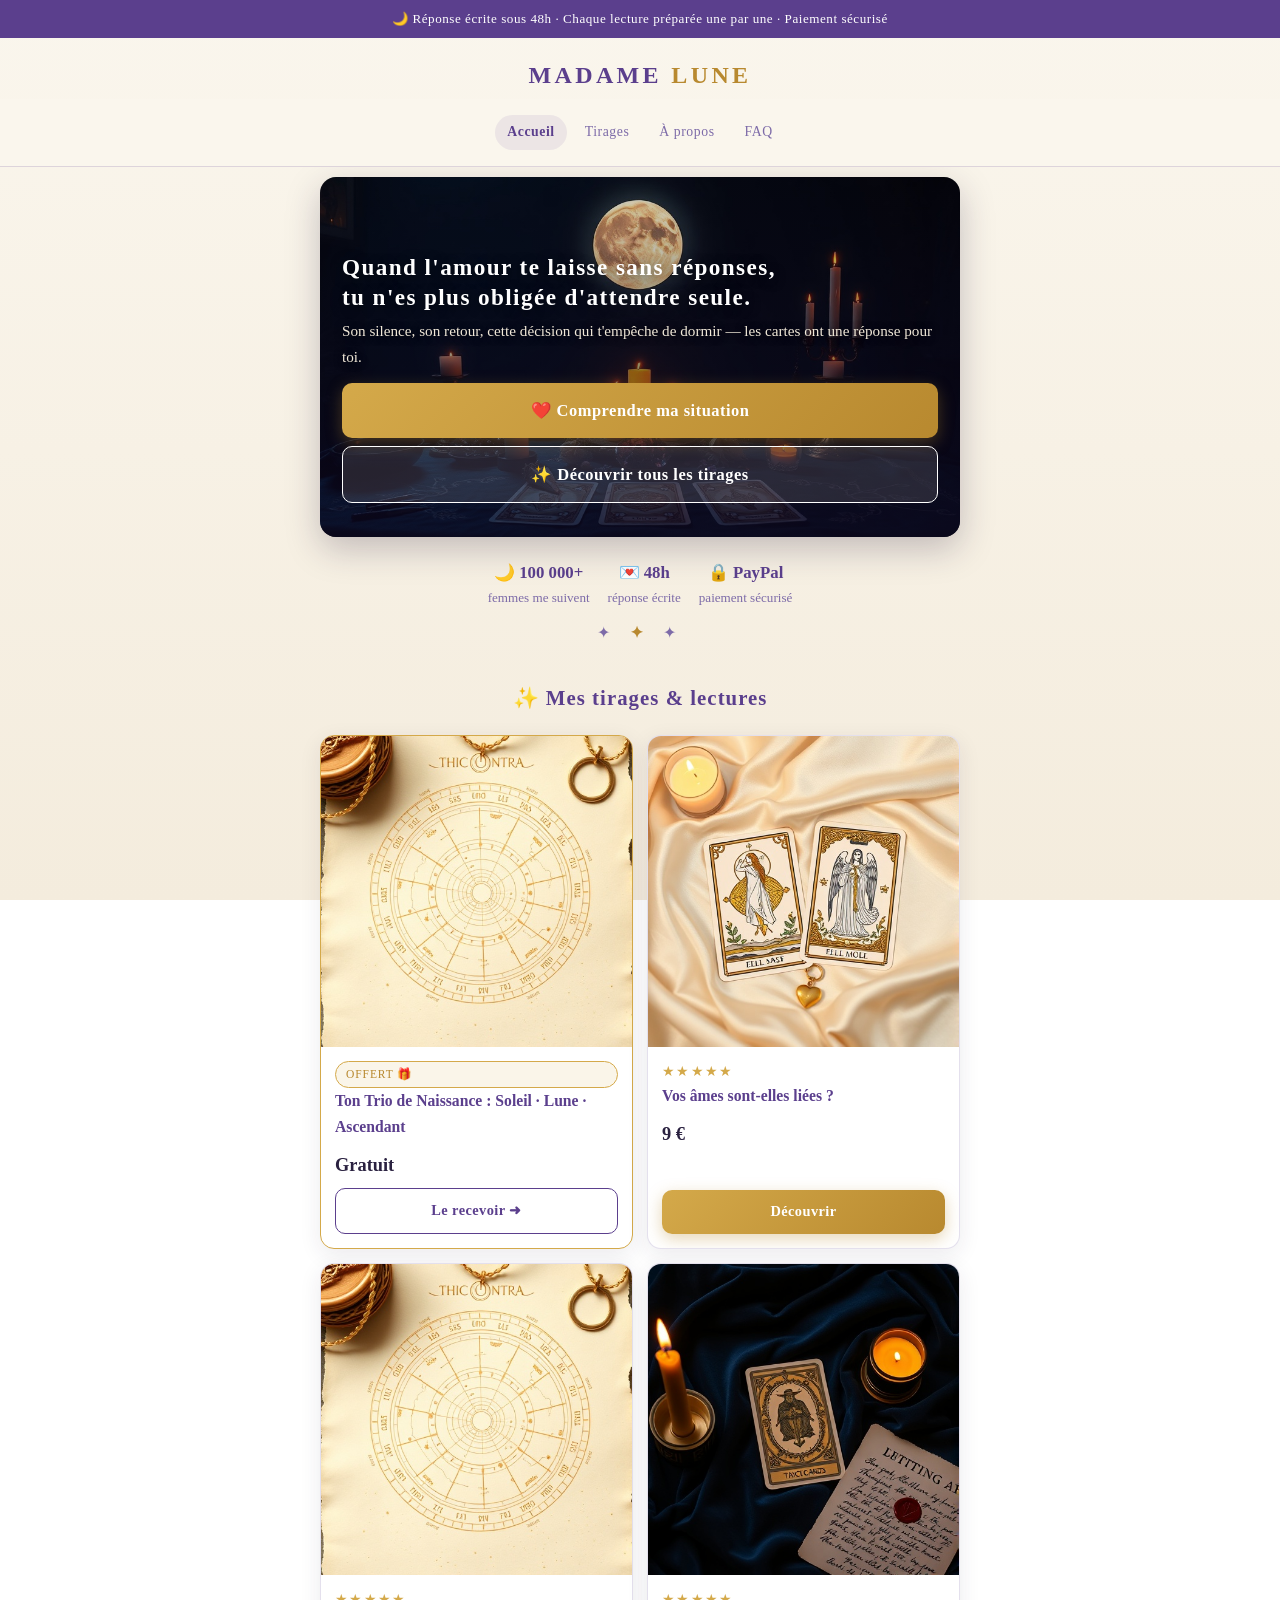
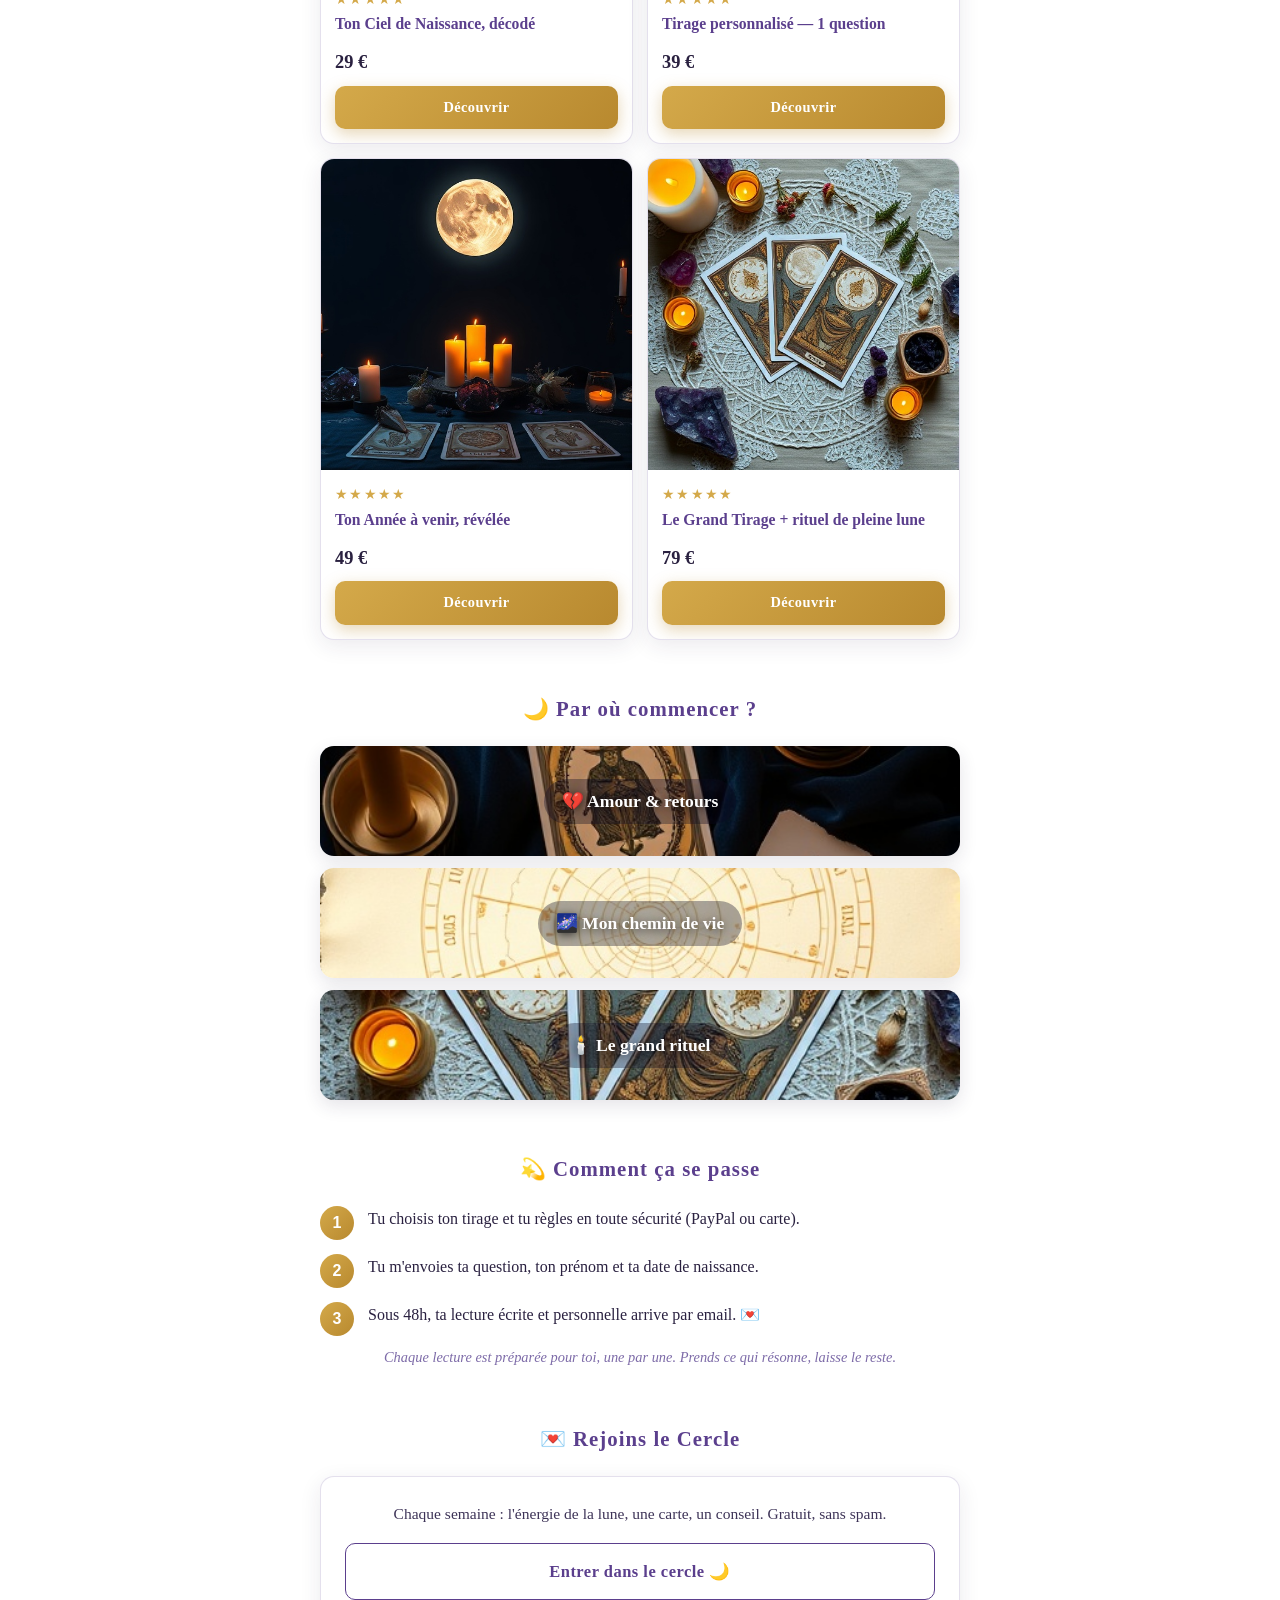
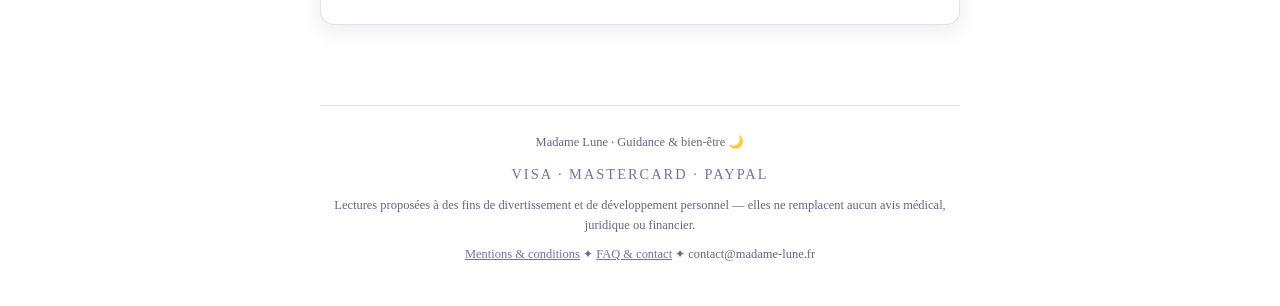
==== index.html @ ed1897da "Funil dos lideres de mapa astral: trio de nascimento GRATUIT (captura) + Ton Annee 49EUR + credibili" ====
<!DOCTYPE html><html lang="fr"><head><meta charset="UTF-8">
<meta name="viewport" content="width=device-width, initial-scale=1.0">
<title>Madame Lune — Tirages & Guidance</title>
<meta name="description" content="Quand l'amour te laisse sans réponses, les cartes parlent. Tirages personnalisés écrits sous 48h.">
<link rel="stylesheet" href="styles.css?v=4"></head><body>
<div class="annonce">🌙 Réponse écrite sous 48h · Chaque lecture préparée une par une · Paiement sécurisé</div>
<div class="logo"><a href="index.html">MADAME <span>LUNE</span></a></div>
<nav><a href="index.html" class="on">Accueil</a><a href="tirages.html">Tirages</a><a href="apropos.html">À propos</a><a href="faq.html">FAQ</a></nav>
<div class="wrap">

<div class="heroimg">
  <img src="hero.jpg" alt="">
  <div class="voile">
    <h1>Quand l'amour te laisse sans réponses,<br>tu n'es plus obligée d'attendre seule.</h1>
    <p>Son silence, son retour, cette décision qui t'empêche de dormir — les cartes ont une réponse pour toi.</p>
    <a class="btn" href="tirages.html#question">❤️ Comprendre ma situation</a>
    <a class="btn ghost" style="background:rgba(250,246,237,.12);color:#fff;border-color:#fff" href="tirages.html">✨ Découvrir tous les tirages</a>
  </div>
</div>

<div class="preuve">
  <div><b>🌙 100 000+</b>femmes me suivent</div>
  <div><b>💌 48h</b>réponse écrite</div>
  <div><b>🔒 PayPal</b>paiement sécurisé</div>
</div>

<div class="sep">✦ <b>✦</b> ✦</div>

<section>
  <h2>✨ Mes tirages & lectures</h2>
  <div class="grille">
    <div class="prod" style="border:1.5px solid var(--or2)"><img src="p_ciel.jpg" alt="">
      <div class="inner"><span class="badge or">Offert 🎁</span>
      <h3>Ton Trio de Naissance : Soleil · Lune · Ascendant</h3>
      <div class="prix">Gratuit</div>
      <a class="btn ghost" href="#NEWSLETTER">Le recevoir ➜</a></div></div>
    <div class="prod"><img src="p_ames.jpg" alt="">
      <div class="inner"><span class="etoiles">★★★★★</span>
      <h3>Vos âmes sont-elles liées ?</h3>
      <div class="prix">9 €</div>
      <a class="btn" href="tirages.html#ames">Découvrir</a></div></div>
    <div class="prod"><img src="p_ciel.jpg" alt="">
      <div class="inner"><span class="etoiles">★★★★★</span>
      <h3>Ton Ciel de Naissance, décodé</h3>
      <div class="prix">29 €</div>
      <a class="btn" href="tirages.html#ciel">Découvrir</a></div></div>
    <div class="prod"><img src="p_question.jpg" alt="">
      <div class="inner"><span class="etoiles">★★★★★</span>
      <h3>Tirage personnalisé — 1 question</h3>
      <div class="prix">39 €</div>
      <a class="btn" href="tirages.html#question">Découvrir</a></div></div>
    <div class="prod"><img src="hero.jpg" alt="">
      <div class="inner"><span class="etoiles">★★★★★</span>
      <h3>Ton Année à venir, révélée</h3>
      <div class="prix">49 €</div>
      <a class="btn" href="tirages.html#annee">Découvrir</a></div></div>
    <div class="prod"><img src="p_grand.jpg" alt="">
      <div class="inner"><span class="etoiles">★★★★★</span>
      <h3>Le Grand Tirage + rituel de pleine lune</h3>
      <div class="prix">79 €</div>
      <a class="btn" href="tirages.html#grand">Découvrir</a></div></div>
  </div>
</section>

<section>
  <h2>🌙 Par où commencer ?</h2>
  <div class="cats">
    <a class="cat" href="tirages.html#question"><img src="p_question.jpg" alt=""><span>💔 Amour & retours</span></a>
    <a class="cat" href="tirages.html#ciel"><img src="p_ciel.jpg" alt=""><span>🌌 Mon chemin de vie</span></a>
    <a class="cat" href="tirages.html#grand"><img src="p_grand.jpg" alt=""><span>🕯️ Le grand rituel</span></a>
  </div>
</section>

<section>
  <h2>💫 Comment ça se passe</h2>
  <div class="etapes">
    <div class="etape"><div class="num">1</div><p>Tu choisis ton tirage et tu règles en toute sécurité (PayPal ou carte).</p></div>
    <div class="etape"><div class="num">2</div><p>Tu m'envoies ta question, ton prénom et ta date de naissance.</p></div>
    <div class="etape"><div class="num">3</div><p>Sous 48h, ta lecture écrite et personnelle arrive par email. 💌</p></div>
  </div>
  <p class="note">Chaque lecture est préparée pour toi, une par une. Prends ce qui résonne, laisse le reste.</p>
</section>

<section>
  <h2>💌 Rejoins le Cercle</h2>
  <div class="card" style="text-align:center">
    <p>Chaque semaine : l'énergie de la lune, une carte, un conseil. Gratuit, sans spam.</p>
    <a class="btn ghost" href="#NEWSLETTER">Entrer dans le cercle 🌙</a></div>
</section>

<footer>
  <p>Madame Lune · Guidance &amp; bien-être 🌙</p>
  <p class="paiements">VISA · MASTERCARD · PAYPAL</p>
  <p style="margin-top:8px">Lectures proposées à des fins de divertissement et de développement personnel — elles ne remplacent aucun avis médical, juridique ou financier.</p>
  <p style="margin-top:8px"><a href="mentions.html">Mentions &amp; conditions</a> ✦ <a href="faq.html">FAQ &amp; contact</a> ✦ contact@madame-lune.fr</p>
</footer>

</div></body></html>
---- styles.css ----
:root{--fond:#faf6ed;--carte:#ffffff;--encre:#2a2140;--amethyste:#5b3f8d;--or:#b8892f;--or2:#d4a94a;--lavande:#7d6ba8;--doux:#f0e8d8}
*{margin:0;padding:0;box-sizing:border-box}
body{background:linear-gradient(180deg,#faf6ed 0%,#f4ecdd 100%);background-attachment:fixed;color:var(--encre);font-family:Georgia,'Times New Roman',serif;line-height:1.65;min-height:100vh}
.wrap{max-width:680px;margin:0 auto;padding:0 20px}
nav{display:flex;justify-content:center;gap:6px;flex-wrap:wrap;padding:16px 8px;border-bottom:1px solid rgba(91,63,141,.18);position:sticky;top:0;background:rgba(250,246,237,.94);backdrop-filter:blur(8px);z-index:10}
nav a{color:var(--lavande);text-decoration:none;font-size:.86rem;padding:6px 12px;border-radius:99px;letter-spacing:.04em}
nav a.on,nav a:hover{color:var(--amethyste);background:rgba(91,63,141,.09);font-weight:bold}
header.hero{text-align:center;padding:44px 0 30px}
header.hero img{width:132px;height:132px;border-radius:50%;object-fit:cover;object-position:top;border:3px solid var(--or2);box-shadow:0 8px 34px rgba(91,63,141,.28)}
h1{font-size:2rem;color:var(--amethyste);letter-spacing:.06em;margin-top:16px}
.tag{font-style:italic;color:var(--lavande);margin-top:6px}
section{padding:26px 0}
h2{color:var(--amethyste);font-size:1.3rem;text-align:center;margin-bottom:20px;letter-spacing:.05em}
h3{color:var(--amethyste);font-size:1.12rem;margin-bottom:6px}
.card{background:var(--carte);border:1px solid rgba(91,63,141,.16);border-radius:14px;padding:24px;margin-bottom:18px;box-shadow:0 6px 22px rgba(42,33,64,.09)}
.prix{font-size:1.6rem;color:var(--encre);font-weight:bold;margin:10px 0}
.prix small{font-size:.85rem;opacity:.65;font-weight:normal}
.card p,.card li{font-size:.97rem;color:#3d3357}
.card ul{padding-left:20px;margin:10px 0}
.btn{display:block;text-align:center;background:linear-gradient(135deg,var(--or2),var(--or));color:#fff;font-weight:bold;text-decoration:none;padding:14px;border-radius:10px;margin-top:16px;font-size:1.03rem;letter-spacing:.03em;box-shadow:0 5px 16px rgba(184,137,47,.35)}
.btn.ghost{background:none;border:1.5px solid var(--amethyste);color:var(--amethyste);box-shadow:none}
.btn:active{transform:scale(.98)}
.badge{display:inline-block;background:rgba(91,63,141,.08);border:1px solid var(--lavande);color:var(--amethyste);font-size:.72rem;padding:3px 10px;border-radius:99px;letter-spacing:.08em;text-transform:uppercase}
.badge.or{border-color:var(--or2);color:var(--or);background:rgba(212,169,74,.12)}
.etapes{display:grid;gap:14px}
.etape{display:flex;gap:14px;align-items:flex-start}
.num{flex:0 0 34px;height:34px;border-radius:50%;background:linear-gradient(135deg,var(--or2),var(--or));color:#fff;font-weight:bold;display:flex;align-items:center;justify-content:center;font-family:sans-serif}
.note{text-align:center;font-size:.9rem;color:var(--lavande);font-style:italic;padding:10px 0 0}
.sep{text-align:center;color:var(--lavande);letter-spacing:.5em;padding:8px 0}
.sep b{color:var(--or)}
details{background:var(--carte);border:1px solid rgba(91,63,141,.16);border-radius:10px;padding:14px 18px;margin-bottom:10px;box-shadow:0 3px 12px rgba(42,33,64,.06)}
summary{cursor:pointer;color:var(--amethyste);font-size:1rem;font-weight:bold}
details p{padding-top:10px;font-size:.94rem;color:#3d3357}
footer{border-top:1px solid rgba(91,63,141,.16);margin-top:36px;padding:26px 0 42px;font-size:.78rem;color:#6b6284;text-align:center}
footer a{color:var(--lavande)}
blockquote{border-left:3px solid var(--or2);padding:8px 16px;margin:14px 0;font-style:italic;color:var(--lavande)}
/* v4: layout morgane-like */
.annonce{background:var(--amethyste);color:#fff;text-align:center;font-size:.82rem;padding:8px 12px;letter-spacing:.04em}
.logo{ text-align:center;padding:18px 0 4px}
.logo a{color:var(--amethyste);text-decoration:none;font-size:1.5rem;letter-spacing:.14em;font-weight:bold}
.logo span{color:var(--or)}
.heroimg{position:relative;border-radius:16px;overflow:hidden;margin:10px 0 6px;box-shadow:0 12px 34px rgba(42,33,64,.25)}
.heroimg img{width:100%;display:block;min-height:300px;object-fit:cover}
.heroimg .voile{position:absolute;inset:0;background:linear-gradient(180deg,rgba(13,9,34,.15),rgba(13,9,34,.72));display:flex;flex-direction:column;justify-content:flex-end;padding:26px 22px}
.heroimg h1{color:#fff;font-size:1.45rem;margin:0 0 6px;line-height:1.3;text-shadow:0 2px 12px rgba(0,0,0,.5)}
.heroimg p{color:#f0e8d8;font-size:.95rem;margin-bottom:14px;text-shadow:0 1px 8px rgba(0,0,0,.5)}
.heroimg .btn{margin-top:0;margin-bottom:8px}
.preuve{display:flex;justify-content:center;gap:18px;flex-wrap:wrap;padding:16px 0 4px;text-align:center}
.preuve div{font-size:.82rem;color:var(--lavande)}
.preuve b{display:block;color:var(--amethyste);font-size:1.05rem}
.grille{display:grid;grid-template-columns:1fr 1fr;gap:14px}
.prod{background:var(--carte);border:1px solid rgba(91,63,141,.16);border-radius:14px;overflow:hidden;box-shadow:0 6px 22px rgba(42,33,64,.09);display:flex;flex-direction:column}
.prod img{width:100%;aspect-ratio:1;object-fit:cover}
.prod .inner{padding:14px;display:flex;flex-direction:column;flex:1}
.prod h3{font-size:.98rem;margin-bottom:4px}
.prod .etoiles{color:var(--or2);font-size:.85rem;letter-spacing:.1em}
.prod .prix{font-size:1.15rem;margin:6px 0 8px}
.prod .btn{padding:10px;font-size:.9rem;margin-top:auto}
.cats{display:grid;gap:12px}
.cat{position:relative;border-radius:14px;overflow:hidden;height:110px;display:flex;align-items:center;justify-content:center;text-decoration:none;box-shadow:0 6px 18px rgba(42,33,64,.12)}
.cat img{position:absolute;inset:0;width:100%;height:100%;object-fit:cover}
.cat span{position:relative;color:#fff;font-size:1.1rem;font-weight:bold;text-shadow:0 2px 10px rgba(0,0,0,.65);background:rgba(13,9,34,.35);padding:8px 18px;border-radius:99px}
.paiements{letter-spacing:.14em;font-size:.9rem;color:var(--lavande);margin-top:10px}
@media(max-width:420px){.grille{grid-template-columns:1fr}}
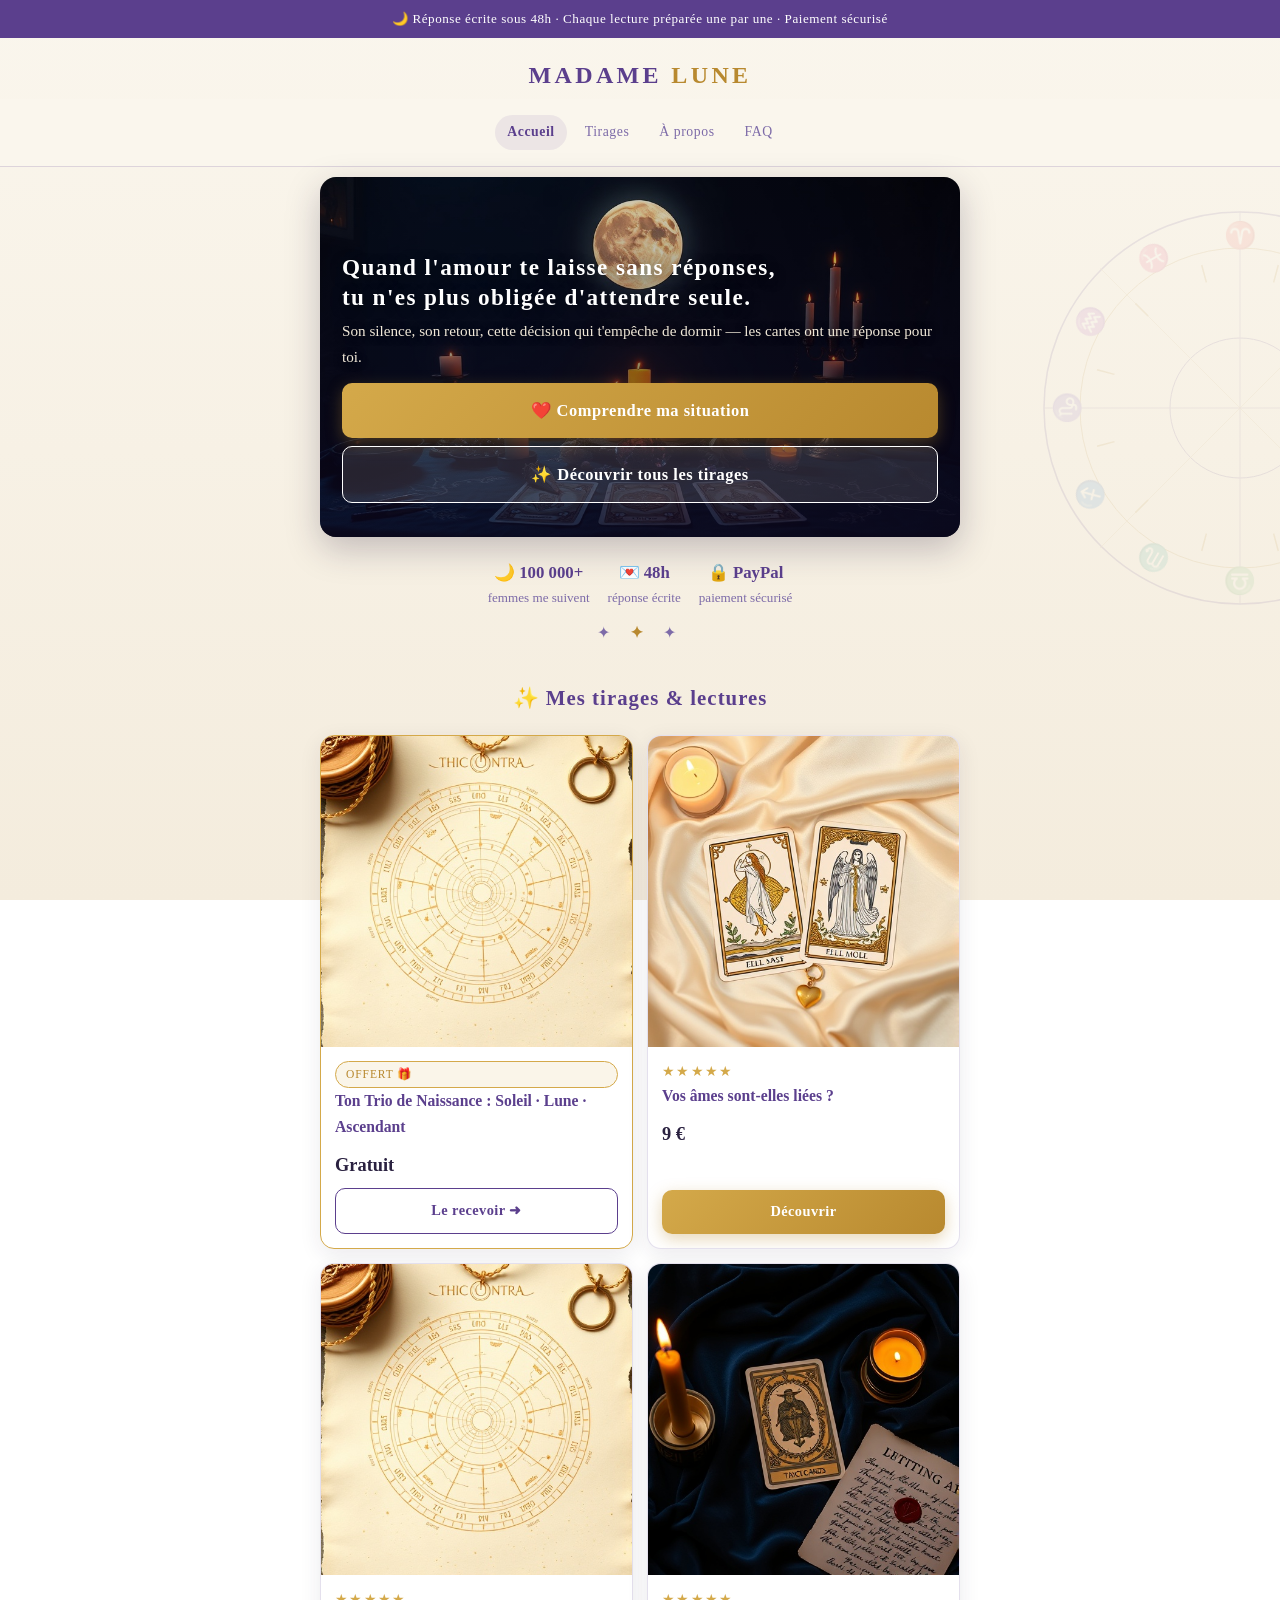
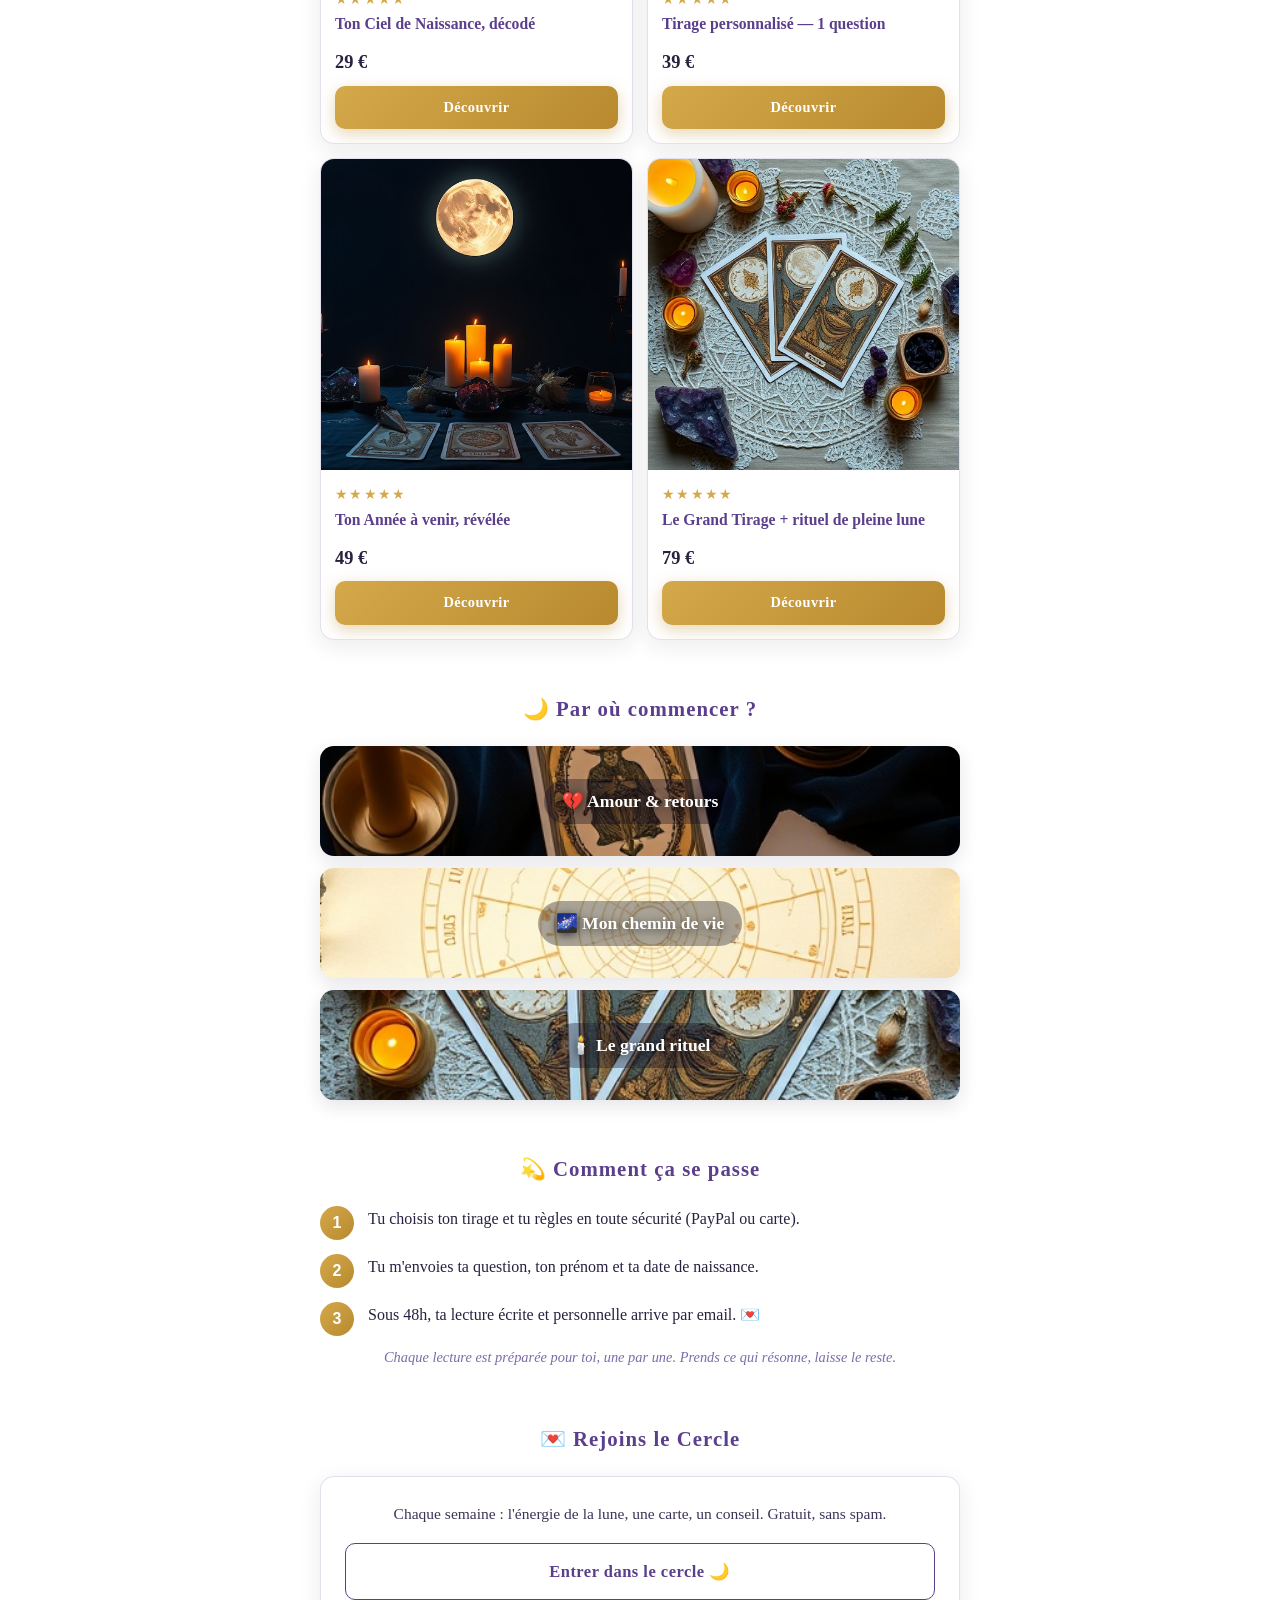
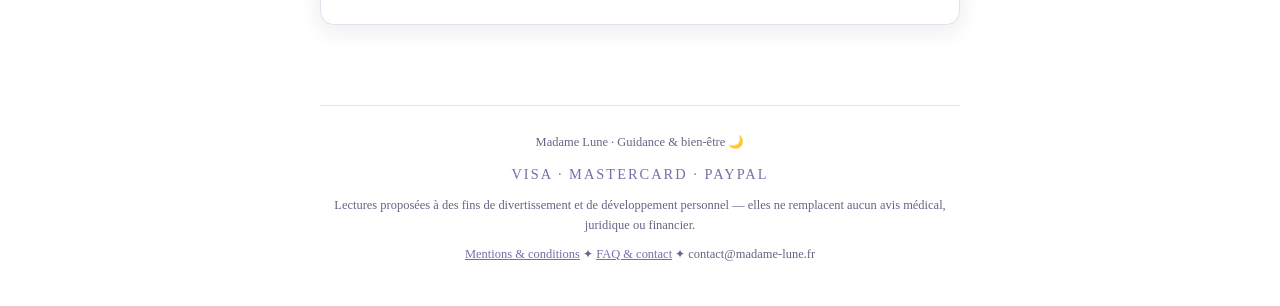
==== commit c02b1a2b: "Tapa visual: hovers com contorno dourado, estrelas flutuantes, roda zodiacal girando, fade-up das se" ====
--- a/index.html
+++ b/index.html
@@ -2,7 +2,7 @@
 <meta name="viewport" content="width=device-width, initial-scale=1.0">
 <title>Madame Lune — Tirages & Guidance</title>
 <meta name="description" content="Quand l'amour te laisse sans réponses, les cartes parlent. Tirages personnalisés écrits sous 48h.">
-<link rel="stylesheet" href="styles.css?v=4"></head><body>
+<link rel="stylesheet" href="styles.css?v=5"></head><body>
 <div class="annonce">🌙 Réponse écrite sous 48h · Chaque lecture préparée une par une · Paiement sécurisé</div>
 <div class="logo"><a href="index.html">MADAME <span>LUNE</span></a></div>
 <nav><a href="index.html" class="on">Accueil</a><a href="tirages.html">Tirages</a><a href="apropos.html">À propos</a><a href="faq.html">FAQ</a></nav>
@@ -95,4 +95,5 @@
   <p style="margin-top:8px"><a href="mentions.html">Mentions &amp; conditions</a> ✦ <a href="faq.html">FAQ &amp; contact</a> ✦ contact@madame-lune.fr</p>
 </footer>
 
-</div></body></html>
+</div><script src="bg.js"></script>
+</body></html>
--- a/styles.css
+++ b/styles.css
@@ -62,3 +62,34 @@
 .cat span{position:relative;color:#fff;font-size:1.1rem;font-weight:bold;text-shadow:0 2px 10px rgba(0,0,0,.65);background:rgba(13,9,34,.35);padding:8px 18px;border-radius:99px}
 .paiements{letter-spacing:.14em;font-size:.9rem;color:var(--lavande);margin-top:10px}
 @media(max-width:420px){.grille{grid-template-columns:1fr}}
+/* v5: vida no site — hovers, astros, roda zodiacal */
+.card,.prod,.btn,nav a,details,.cat,input,select,textarea{transition:all .28s ease}
+.card:hover,.prod:hover,details:hover{transform:translateY(-4px);border-color:var(--or2);
+  box-shadow:0 12px 30px rgba(42,33,64,.16),0 0 0 2px rgba(212,169,74,.35)}
+.prod:hover img{transform:scale(1.04)}
+.prod img{transition:transform .5s ease}
+.prod{overflow:hidden}
+.btn:hover{transform:translateY(-2px);box-shadow:0 8px 24px rgba(184,137,47,.45);filter:brightness(1.06)}
+.btn.ghost:hover{background:rgba(91,63,141,.08)}
+.cat:hover{transform:translateY(-3px);box-shadow:0 12px 28px rgba(42,33,64,.22)}
+.cat:hover span{background:rgba(91,63,141,.6)}
+input:focus,select:focus,textarea:focus{outline:none;border-color:var(--or2);
+  box-shadow:0 0 0 3px rgba(212,169,74,.3)}
+input:hover,select:hover,textarea:hover{border-color:var(--lavande)}
+/* estrelinhas flutuantes */
+.sparkle{position:fixed;color:var(--or2);pointer-events:none;z-index:1;user-select:none;
+  animation:twk linear infinite;opacity:0}
+@keyframes twk{0%,100%{opacity:0;transform:translateY(0) scale(.7)}
+  25%{opacity:.55}50%{opacity:.25;transform:translateY(-26px) scale(1)}75%{opacity:.5}}
+/* roda zodiacal girando */
+.roue{position:fixed;right:-170px;top:22vh;width:420px;height:420px;z-index:0;
+  pointer-events:none;opacity:.10;animation:tourne 140s linear infinite}
+@keyframes tourne{to{transform:rotate(360deg)}}
+@media(max-width:760px){.roue{width:300px;height:300px;right:-150px;opacity:.08}}
+/* conteudo acima dos enfeites */
+.wrap,nav,.annonce,.logo{position:relative;z-index:2}
+/* fade-up das secoes */
+section,.heroimg,.preuve{opacity:0;transform:translateY(16px);transition:opacity .7s ease,transform .7s ease}
+section.vis,.heroimg.vis,.preuve.vis{opacity:1;transform:none}
+@media(prefers-reduced-motion:reduce){*{animation:none!important;transition:none!important}
+  section,.heroimg,.preuve{opacity:1;transform:none}}
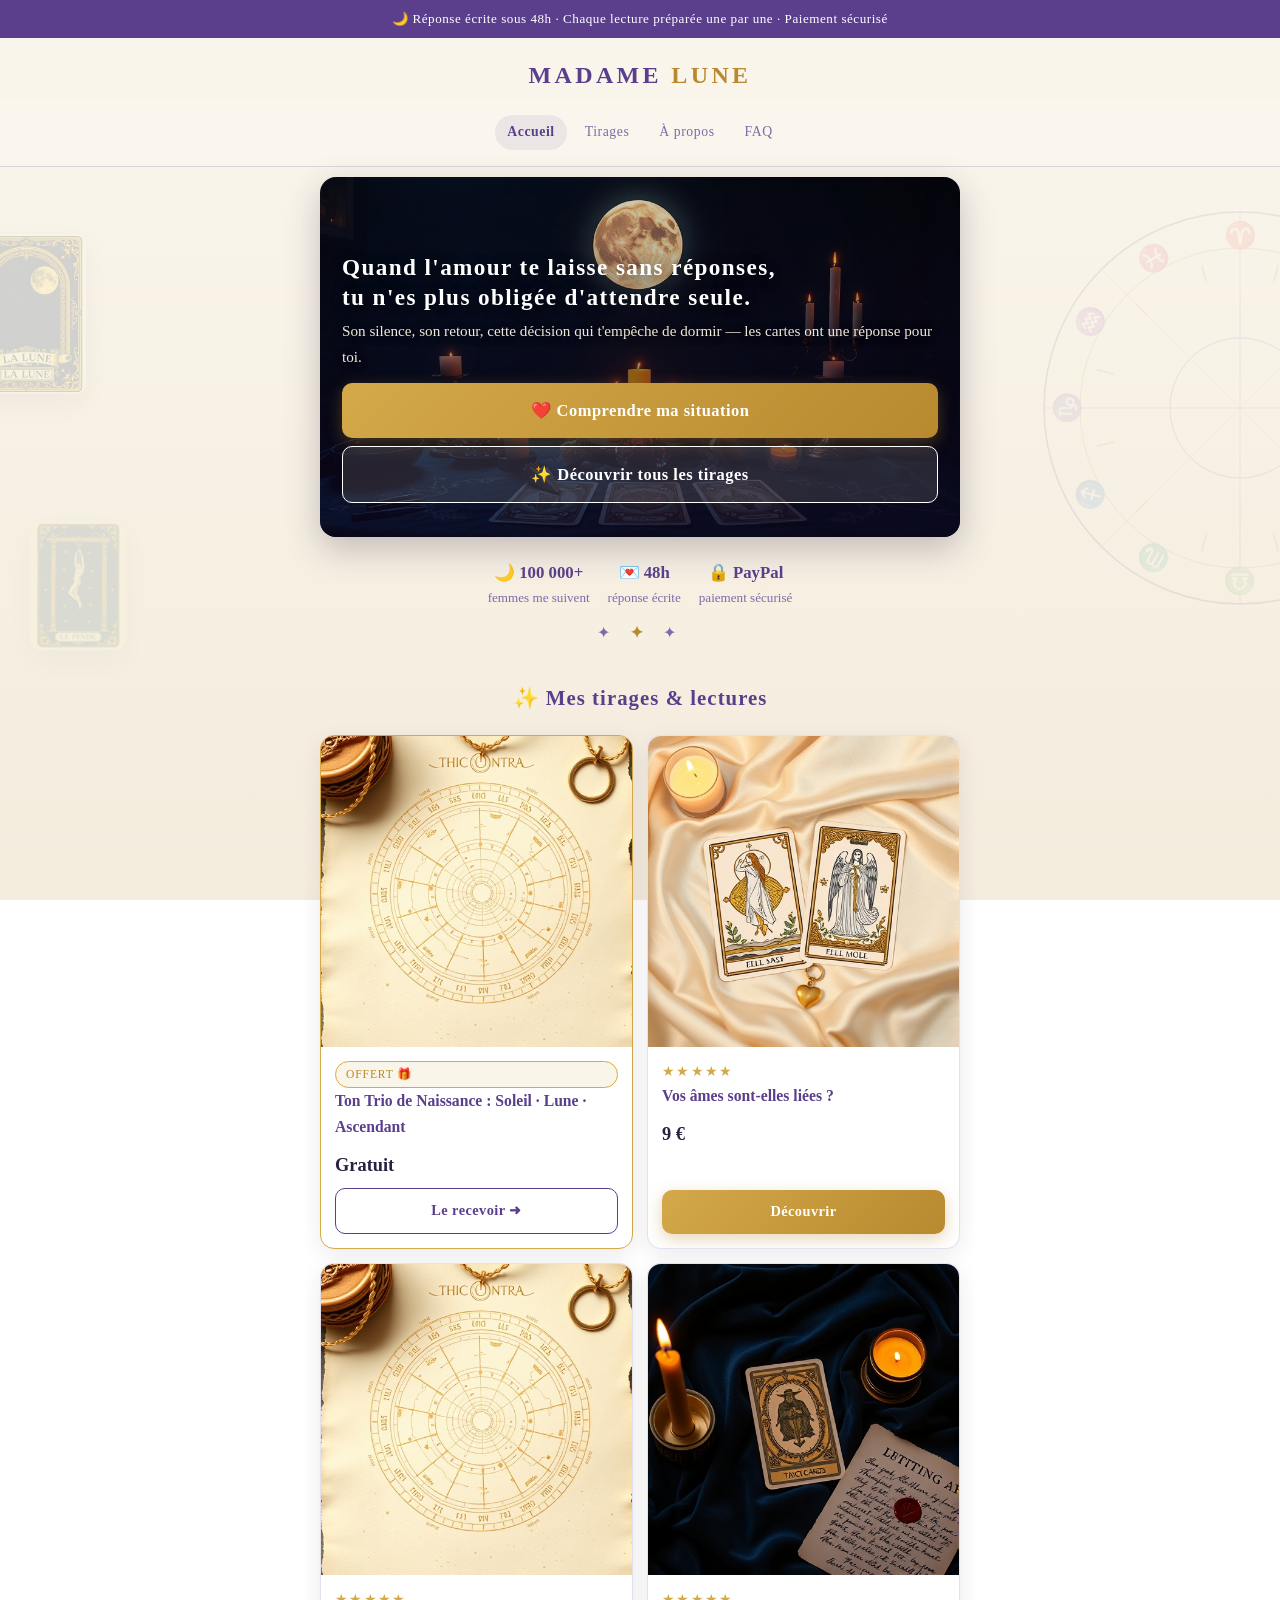
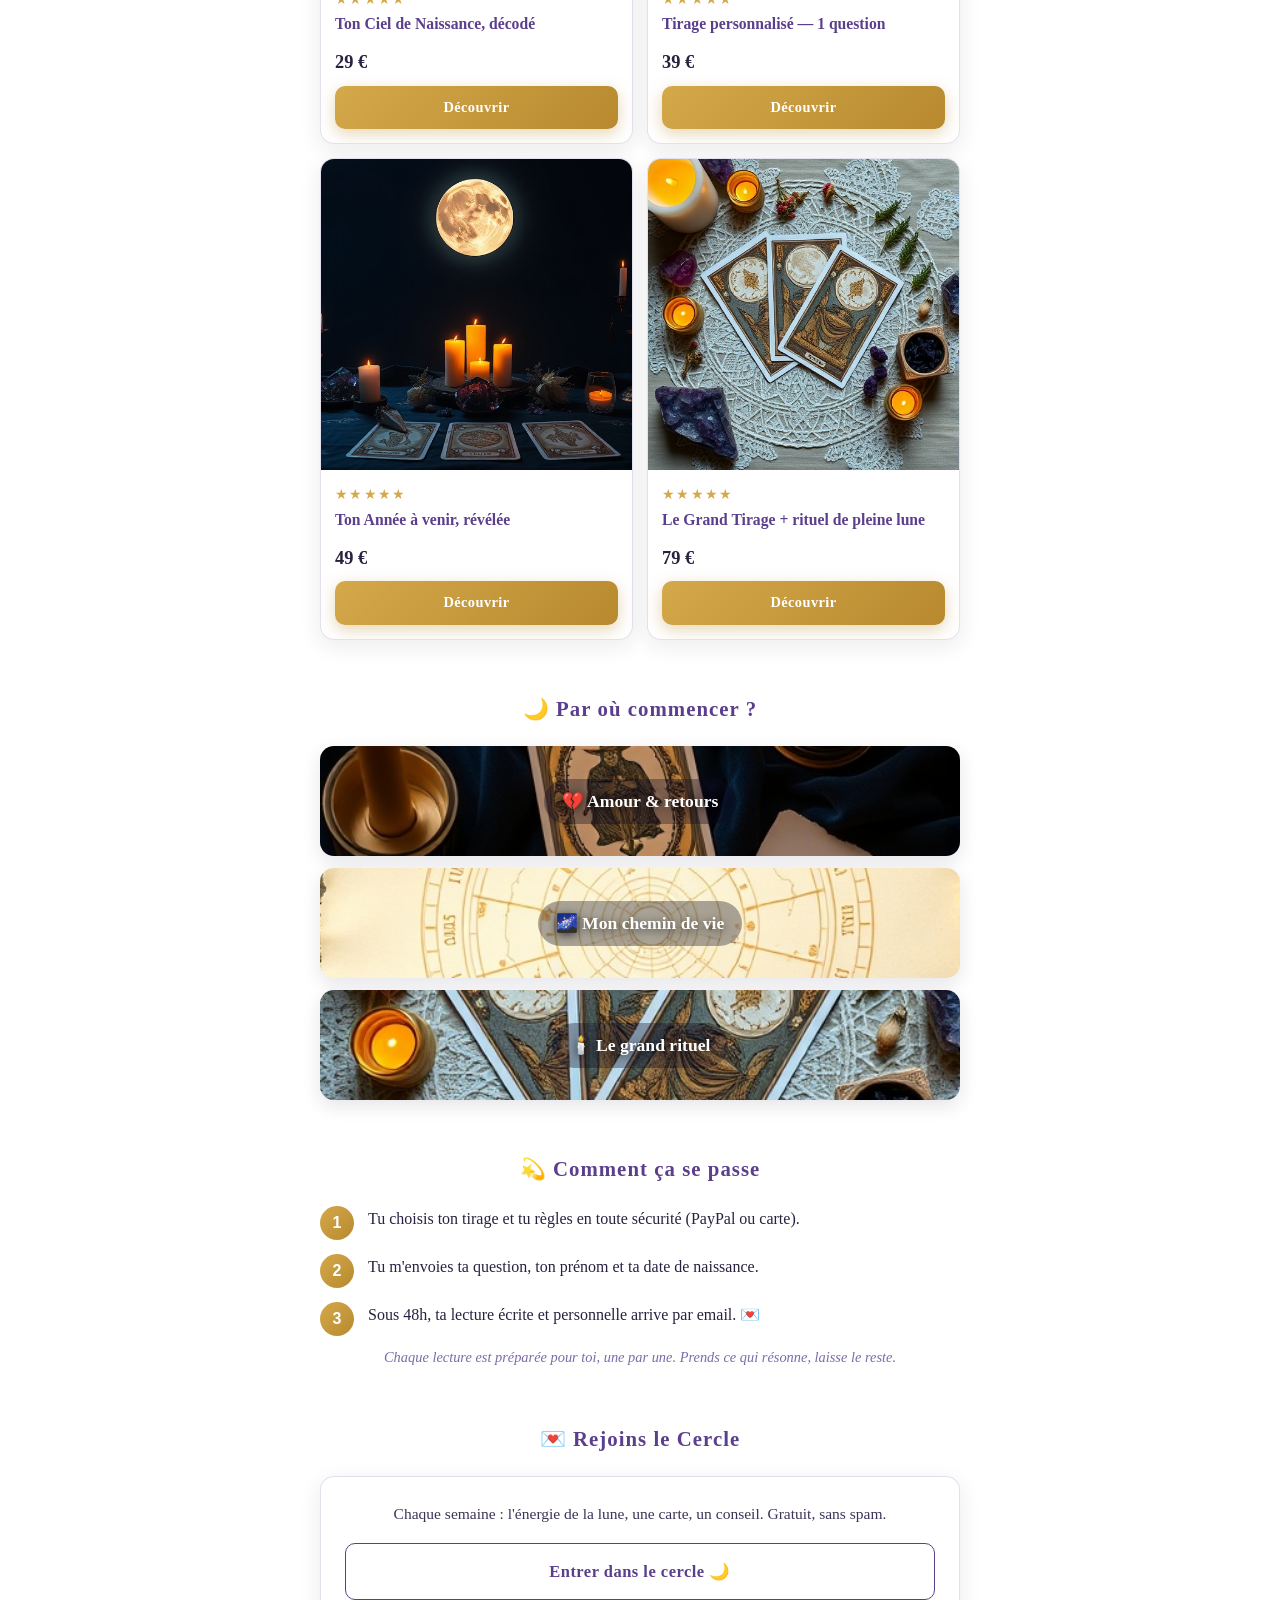
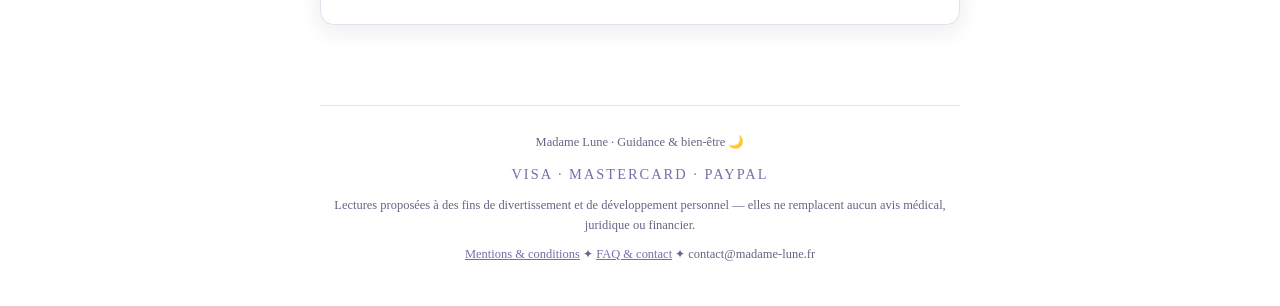
==== commit 2274115b: "Cartas de tarot flutuando no lado esquerdo (La Lune + Le Pendu do baralho da marca) Co-Authored-By: " ====
--- a/index.html
+++ b/index.html
@@ -2,7 +2,7 @@
 <meta name="viewport" content="width=device-width, initial-scale=1.0">
 <title>Madame Lune — Tirages & Guidance</title>
 <meta name="description" content="Quand l'amour te laisse sans réponses, les cartes parlent. Tirages personnalisés écrits sous 48h.">
-<link rel="stylesheet" href="styles.css?v=5"></head><body>
+<link rel="stylesheet" href="styles.css?v=6"></head><body>
 <div class="annonce">🌙 Réponse écrite sous 48h · Chaque lecture préparée une par une · Paiement sécurisé</div>
 <div class="logo"><a href="index.html">MADAME <span>LUNE</span></a></div>
 <nav><a href="index.html" class="on">Accueil</a><a href="tirages.html">Tirages</a><a href="apropos.html">À propos</a><a href="faq.html">FAQ</a></nav>
--- a/styles.css
+++ b/styles.css
@@ -93,3 +93,11 @@
 section.vis,.heroimg.vis,.preuve.vis{opacity:1;transform:none}
 @media(prefers-reduced-motion:reduce){*{animation:none!important;transition:none!important}
   section,.heroimg,.preuve{opacity:1;transform:none}}
+/* v5.1: cartas de tarot flutuando */
+.carte-flot{position:fixed;z-index:0;pointer-events:none;width:120px;border-radius:10px;
+  box-shadow:0 10px 30px rgba(42,33,64,.25);opacity:.16}
+.carte-flot.c1{left:-34px;top:26vh;animation:flotte1 11s ease-in-out infinite}
+.carte-flot.c2{left:30px;top:58vh;width:96px;animation:flotte2 14s ease-in-out infinite;opacity:.12}
+@keyframes flotte1{0%,100%{transform:rotate(-9deg) translateY(0)}50%{transform:rotate(-4deg) translateY(-22px)}}
+@keyframes flotte2{0%,100%{transform:rotate(7deg) translateY(0)}50%{transform:rotate(12deg) translateY(-16px)}}
+@media(max-width:760px){.carte-flot.c2{display:none}.carte-flot.c1{width:84px;left:-26px;opacity:.12}}
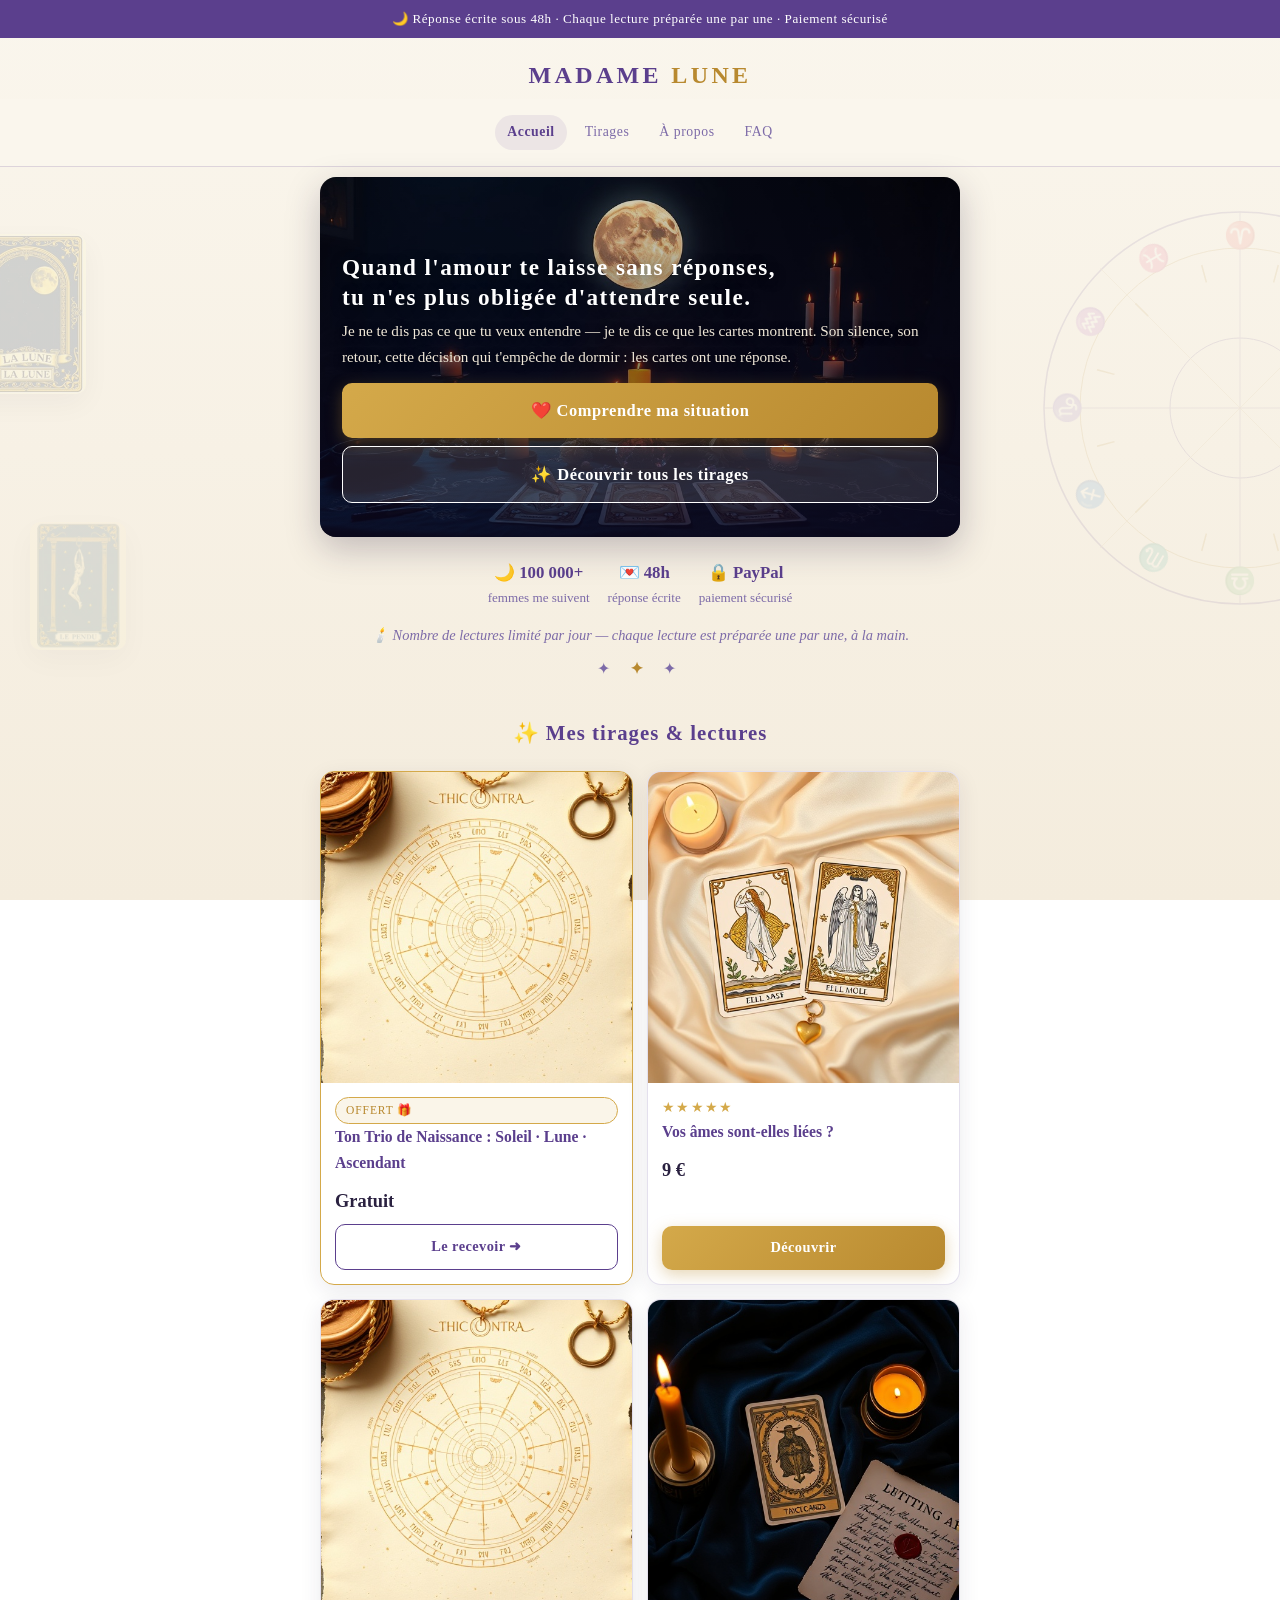
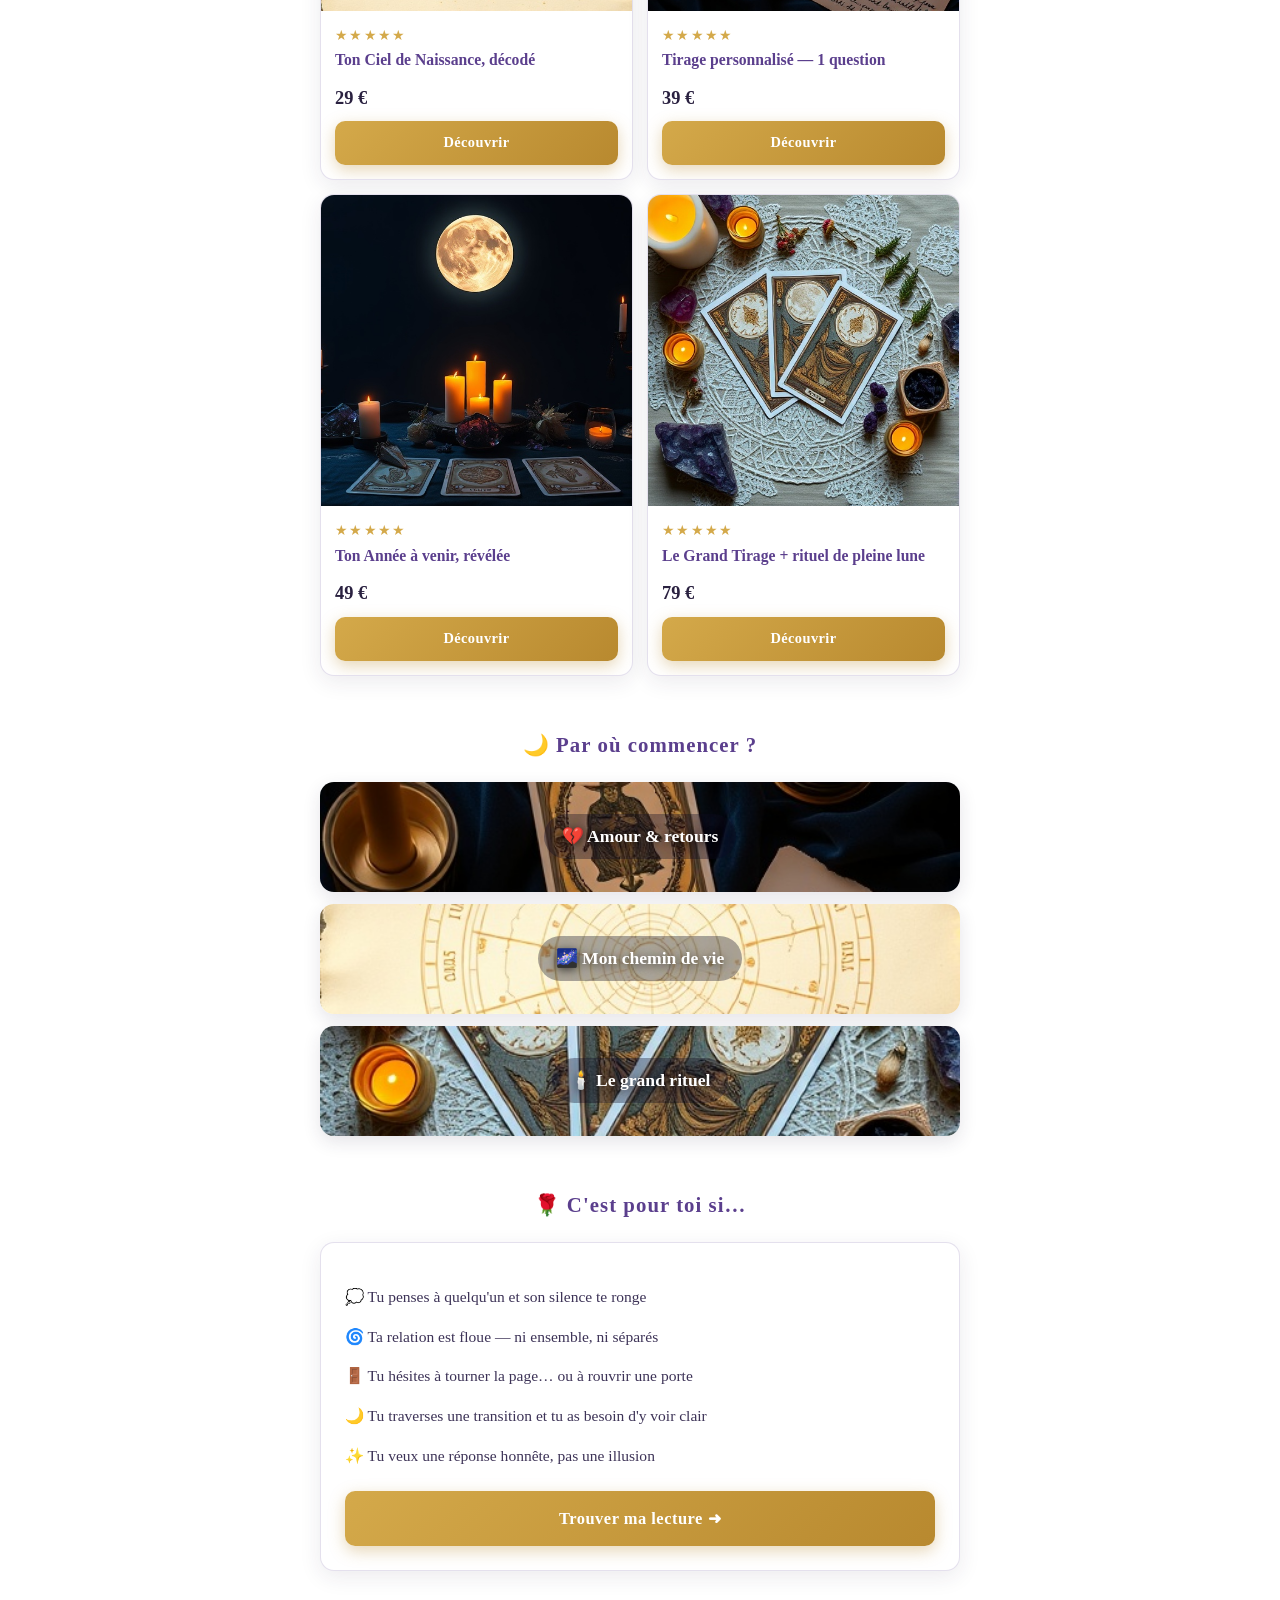
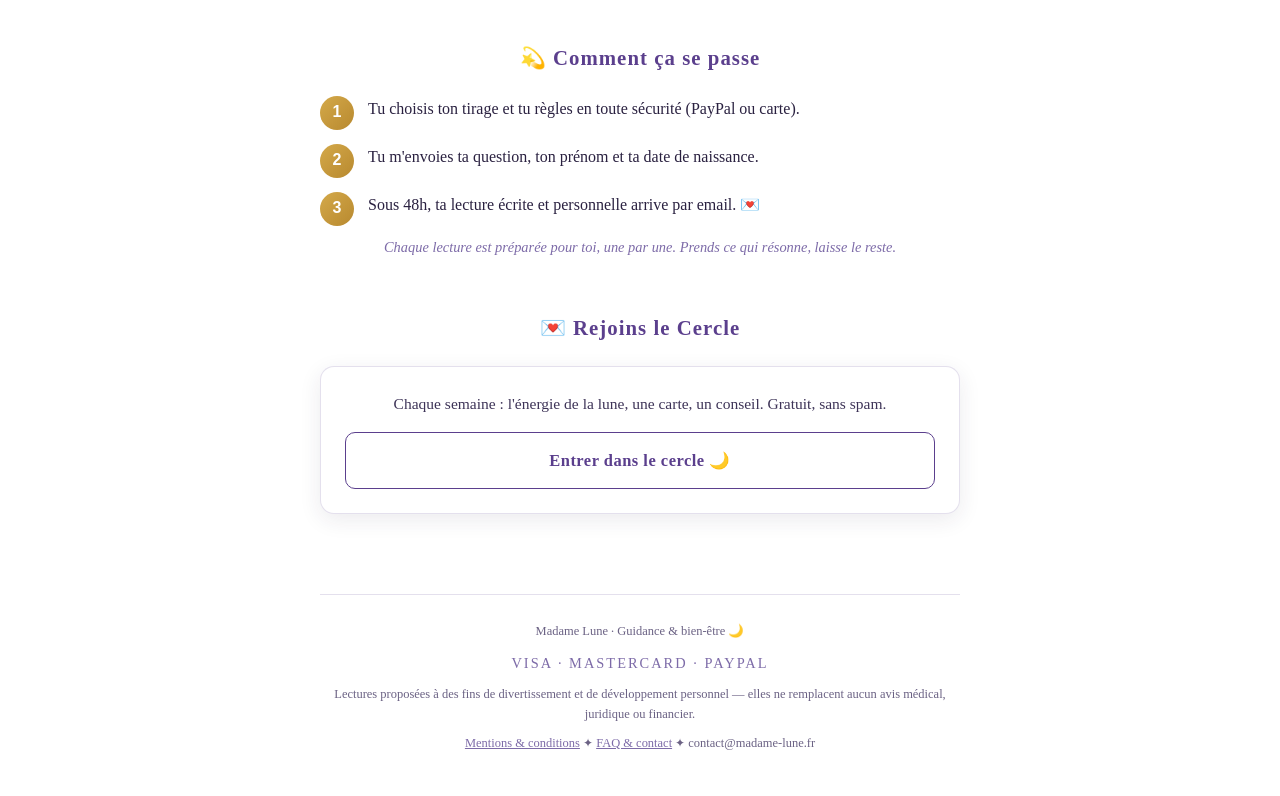
==== commit 3cd9562b: "Benchmark suivezlaguidance: posicionamento de honestidade, escassez honesta, secao de dores Co-Autho" ====
--- a/index.html
+++ b/index.html
@@ -12,7 +12,7 @@
   <img src="hero.jpg" alt="">
   <div class="voile">
     <h1>Quand l'amour te laisse sans réponses,<br>tu n'es plus obligée d'attendre seule.</h1>
-    <p>Son silence, son retour, cette décision qui t'empêche de dormir — les cartes ont une réponse pour toi.</p>
+    <p>Je ne te dis pas ce que tu veux entendre — je te dis ce que les cartes montrent. Son silence, son retour, cette décision qui t'empêche de dormir : les cartes ont une réponse.</p>
     <a class="btn" href="tirages.html#question">❤️ Comprendre ma situation</a>
     <a class="btn ghost" style="background:rgba(250,246,237,.12);color:#fff;border-color:#fff" href="tirages.html">✨ Découvrir tous les tirages</a>
   </div>
@@ -24,6 +24,7 @@
   <div><b>🔒 PayPal</b>paiement sécurisé</div>
 </div>
 
+<p class="note" style="padding:12px 0 0">🕯️ Nombre de lectures limité par jour — chaque lecture est préparée une par une, à la main.</p>
 <div class="sep">✦ <b>✦</b> ✦</div>
 
 <section>
@@ -72,6 +73,19 @@
 </section>
 
 <section>
+  <h2>🌹 C'est pour toi si…</h2>
+  <div class="card">
+    <ul style="list-style:none;padding:0">
+      <li style="padding:7px 0">💭 Tu penses à quelqu'un et son silence te ronge</li>
+      <li style="padding:7px 0">🌀 Ta relation est floue — ni ensemble, ni séparés</li>
+      <li style="padding:7px 0">🚪 Tu hésites à tourner la page… ou à rouvrir une porte</li>
+      <li style="padding:7px 0">🌙 Tu traverses une transition et tu as besoin d'y voir clair</li>
+      <li style="padding:7px 0">✨ Tu veux une réponse honnête, pas une illusion</li>
+    </ul>
+    <a class="btn" href="tirages.html">Trouver ma lecture ➜</a>
+  </div>
+</section>
+<section>
   <h2>💫 Comment ça se passe</h2>
   <div class="etapes">
     <div class="etape"><div class="num">1</div><p>Tu choisis ton tirage et tu règles en toute sécurité (PayPal ou carte).</p></div>
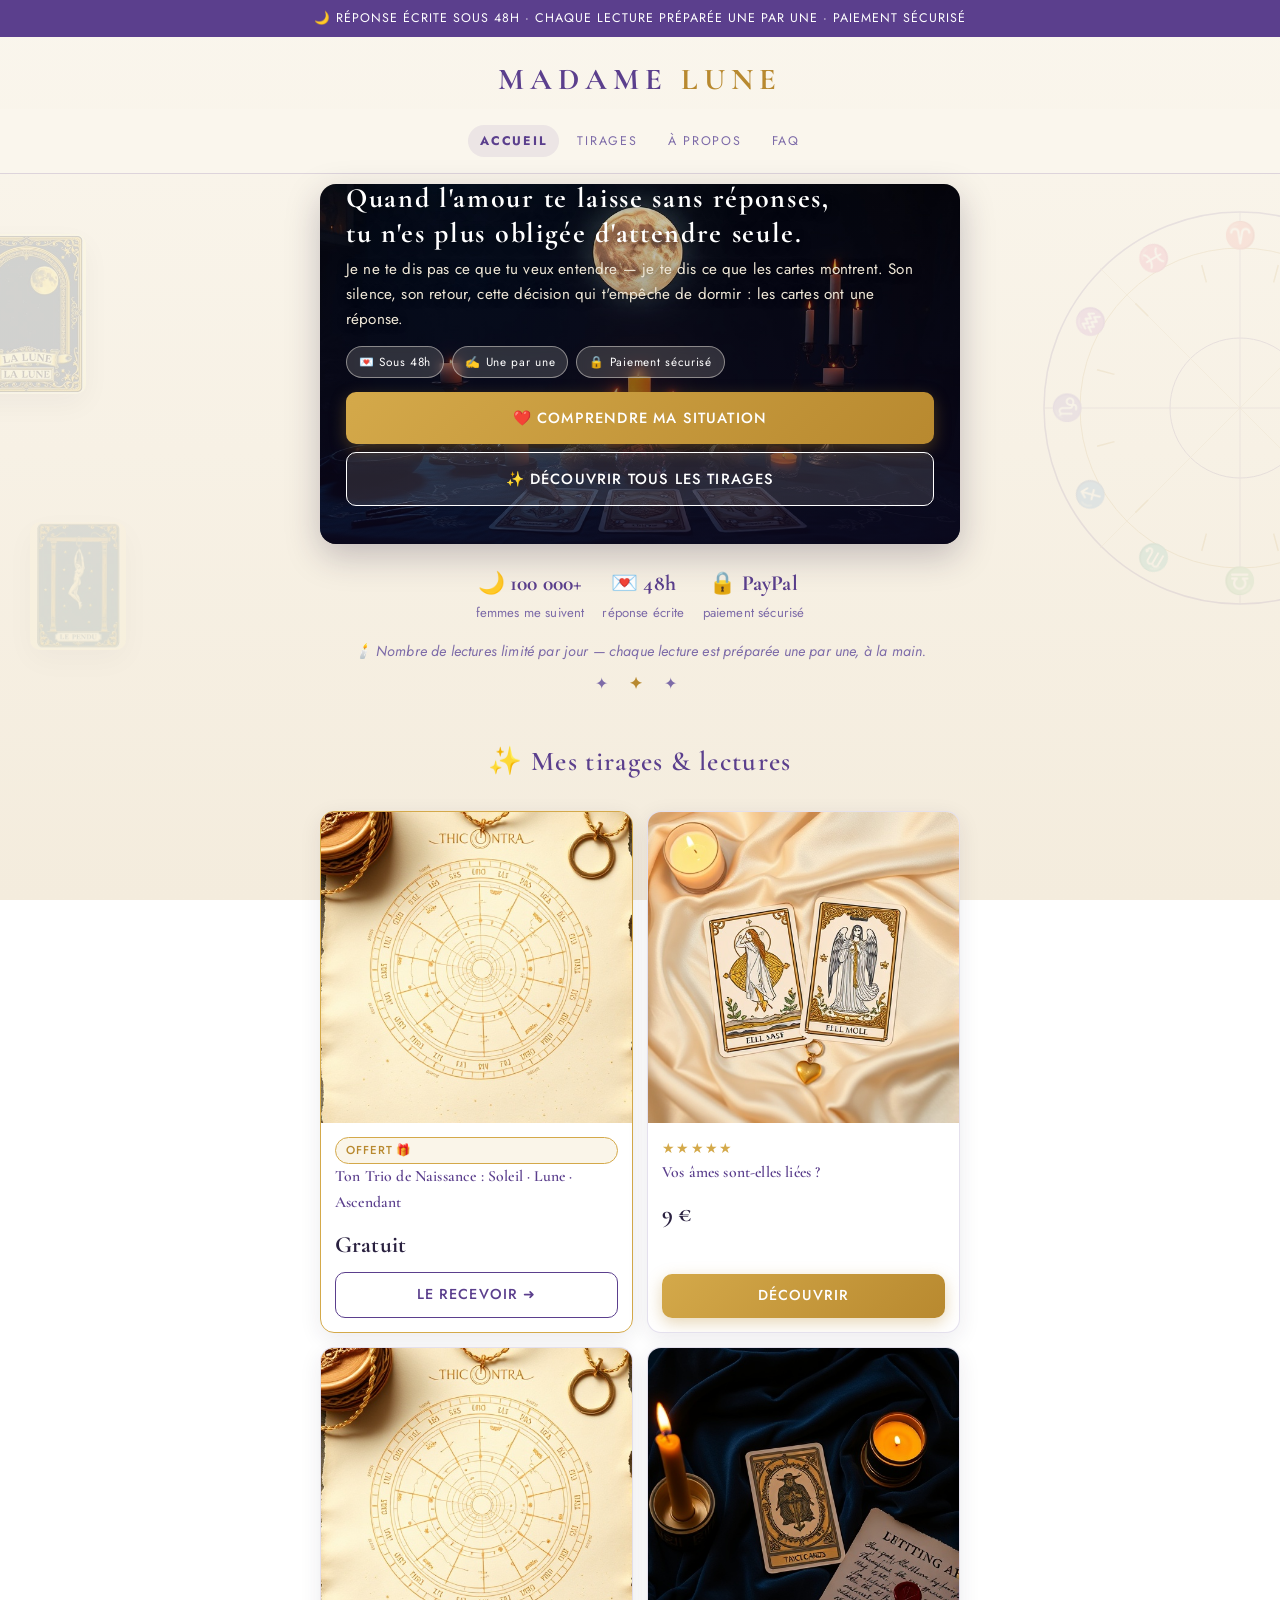
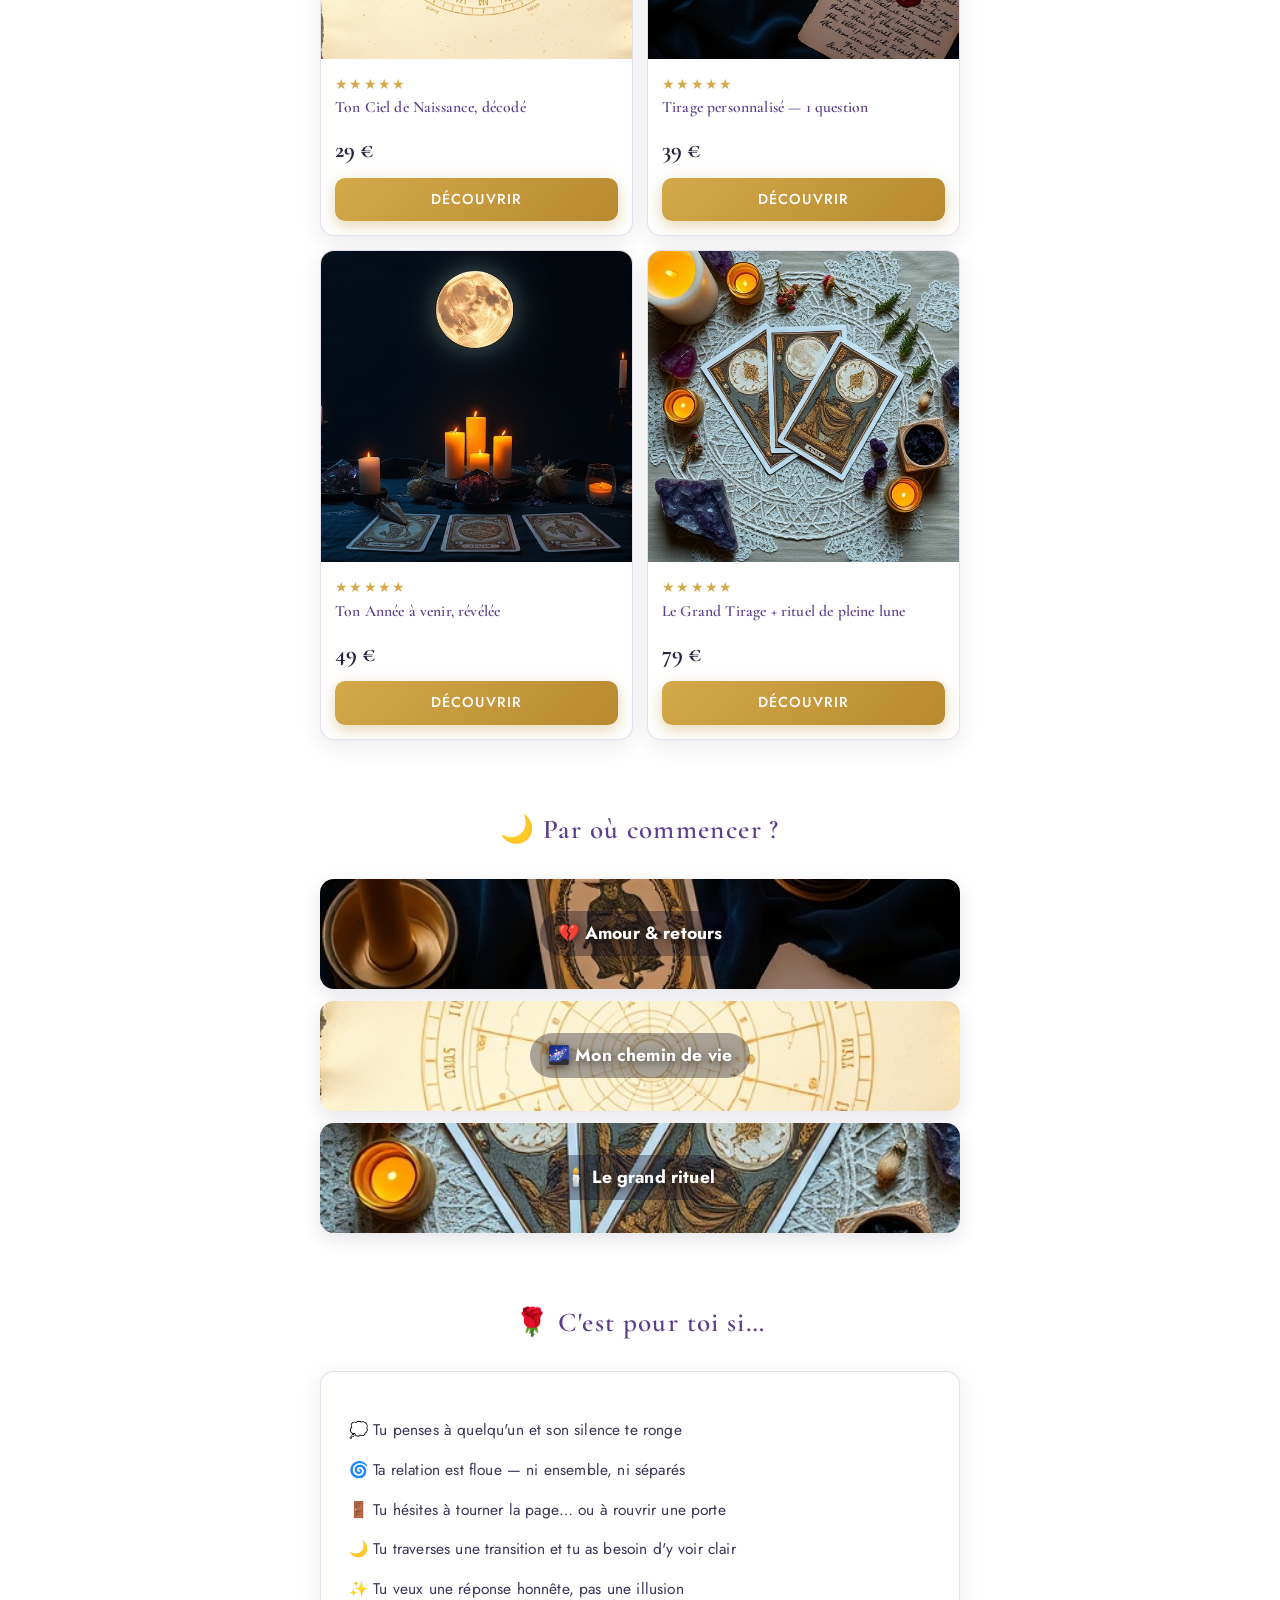
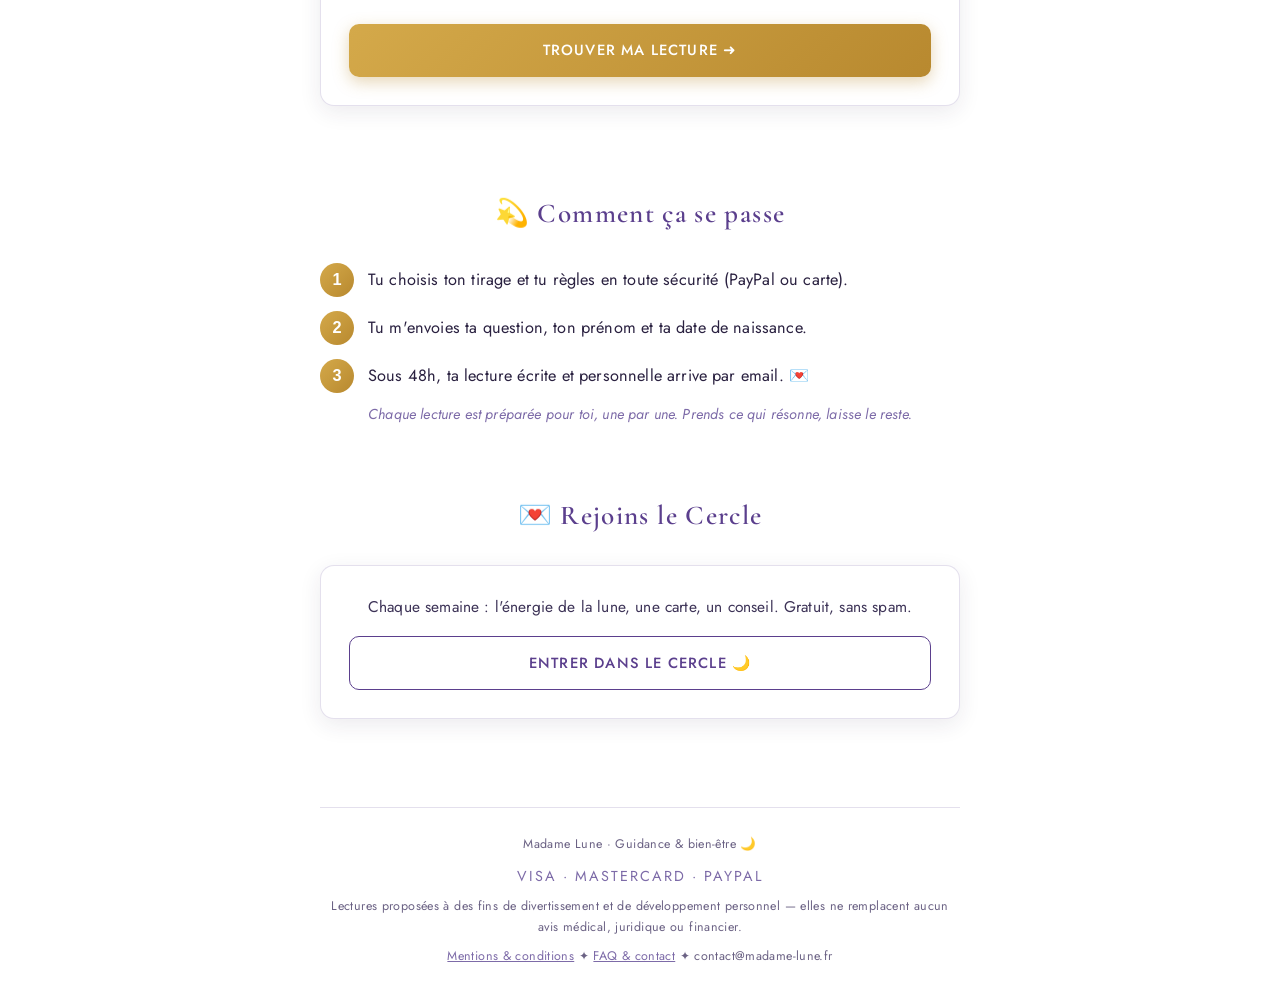
==== commit 9ffa23c4: "Profissionalizacao: Cormorant Garamond + Jost, favicon, og:tags, chips de confianca, hierarquia refi" ====
--- a/index.html
+++ b/index.html
@@ -2,7 +2,15 @@
 <meta name="viewport" content="width=device-width, initial-scale=1.0">
 <title>Madame Lune — Tirages & Guidance</title>
 <meta name="description" content="Quand l'amour te laisse sans réponses, les cartes parlent. Tirages personnalisés écrits sous 48h.">
-<link rel="stylesheet" href="styles.css?v=6"></head><body>
+<link rel="preconnect" href="https://fonts.googleapis.com">
+<link rel="preconnect" href="https://fonts.gstatic.com" crossorigin>
+<link href="https://fonts.googleapis.com/css2?family=Cormorant+Garamond:wght@500;600;700&family=Jost:wght@300;400;500&display=swap" rel="stylesheet">
+<link rel="icon" href="data:image/svg+xml,<svg xmlns=%22http://www.w3.org/2000/svg%22 viewBox=%220 0 100 100%22><text y=%22.9em%22 font-size=%2290%22>🌙</text></svg>">
+<meta property="og:title" content="Madame Lune — Tirages & Guidance">
+<meta property="og:description" content="Tirages de tarot et thème astral personnalisés, écrits pour toi sous 48h.">
+<meta property="og:image" content="https://madame-lune.github.io/hero.jpg">
+<meta property="og:type" content="website">
+<link rel="stylesheet" href="styles.css?v=7"></head><body>
 <div class="annonce">🌙 Réponse écrite sous 48h · Chaque lecture préparée une par une · Paiement sécurisé</div>
 <div class="logo"><a href="index.html">MADAME <span>LUNE</span></a></div>
 <nav><a href="index.html" class="on">Accueil</a><a href="tirages.html">Tirages</a><a href="apropos.html">À propos</a><a href="faq.html">FAQ</a></nav>
@@ -13,6 +21,7 @@
   <div class="voile">
     <h1>Quand l'amour te laisse sans réponses,<br>tu n'es plus obligée d'attendre seule.</h1>
     <p>Je ne te dis pas ce que tu veux entendre — je te dis ce que les cartes montrent. Son silence, son retour, cette décision qui t'empêche de dormir : les cartes ont une réponse.</p>
+    <div class="chips"><span>💌 Sous 48h</span><span>✍️ Une par une</span><span>🔒 Paiement sécurisé</span></div>
     <a class="btn" href="tirages.html#question">❤️ Comprendre ma situation</a>
     <a class="btn ghost" style="background:rgba(250,246,237,.12);color:#fff;border-color:#fff" href="tirages.html">✨ Découvrir tous les tirages</a>
   </div>
--- a/styles.css
+++ b/styles.css
@@ -101,3 +101,29 @@
 @keyframes flotte1{0%,100%{transform:rotate(-9deg) translateY(0)}50%{transform:rotate(-4deg) translateY(-22px)}}
 @keyframes flotte2{0%,100%{transform:rotate(7deg) translateY(0)}50%{transform:rotate(12deg) translateY(-16px)}}
 @media(max-width:760px){.carte-flot.c2{display:none}.carte-flot.c1{width:84px;left:-26px;opacity:.12}}
+/* v7: profissionalizacao — tipografia de marca, hierarquia, respiro */
+body{font-family:'Jost',Georgia,serif;font-weight:400;font-size:1.02rem;letter-spacing:.01em}
+h1,h2,h3,.logo a,.prix{font-family:'Cormorant Garamond',Georgia,serif}
+h1{font-size:2.4rem;font-weight:700}
+h2{font-size:1.7rem;font-weight:600;margin-bottom:26px}
+h3{font-size:1.35rem;font-weight:600}
+.prix{font-size:1.9rem;font-weight:700}
+.prod .prix{font-size:1.45rem}
+.logo a{font-size:1.9rem;font-weight:700;letter-spacing:.2em}
+nav a{font-family:'Jost',sans-serif;text-transform:uppercase;font-size:.78rem;letter-spacing:.14em}
+.btn{font-family:'Jost',sans-serif;font-weight:500;text-transform:uppercase;font-size:.92rem;letter-spacing:.08em}
+.badge{font-family:'Jost',sans-serif;font-weight:500}
+.annonce{font-family:'Jost',sans-serif;letter-spacing:.08em;font-size:.78rem;text-transform:uppercase}
+.tag{font-size:1.05rem}
+section{padding:34px 0}
+.card{padding:28px}
+.heroimg h1{font-size:1.75rem;line-height:1.25}
+.heroimg .voile{padding:30px 26px}
+.chips{display:flex;gap:8px;flex-wrap:wrap;margin-bottom:14px}
+.chips span{background:rgba(250,246,237,.16);border:1px solid rgba(250,246,237,.45);color:#fff;
+  font-family:'Jost',sans-serif;font-size:.74rem;letter-spacing:.06em;padding:5px 12px;border-radius:99px;backdrop-filter:blur(4px)}
+.etape p{padding-top:4px}
+footer{font-family:'Jost',sans-serif;letter-spacing:.03em}
+summary{font-family:'Jost',sans-serif;font-weight:500;letter-spacing:.02em}
+blockquote{font-family:'Cormorant Garamond',serif;font-size:1.15rem}
+.preuve b{font-family:'Cormorant Garamond',serif;font-size:1.35rem}
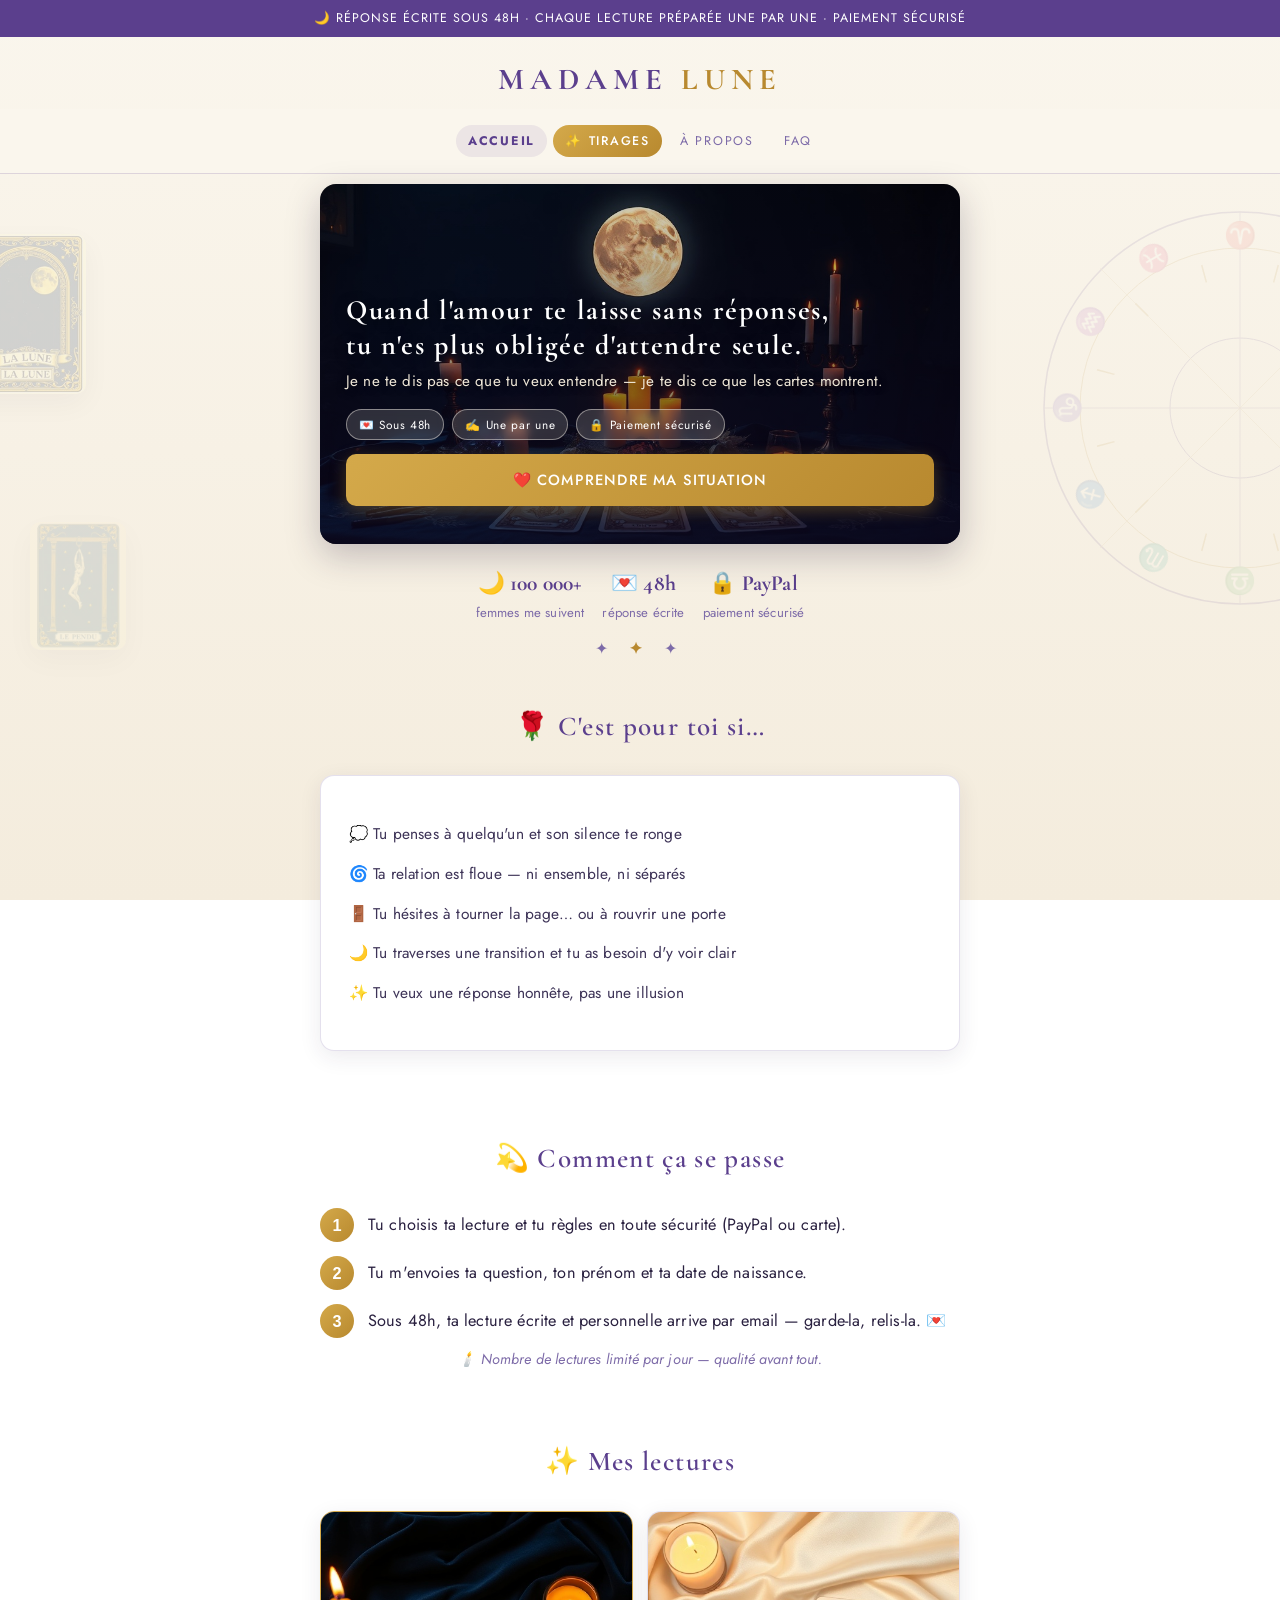
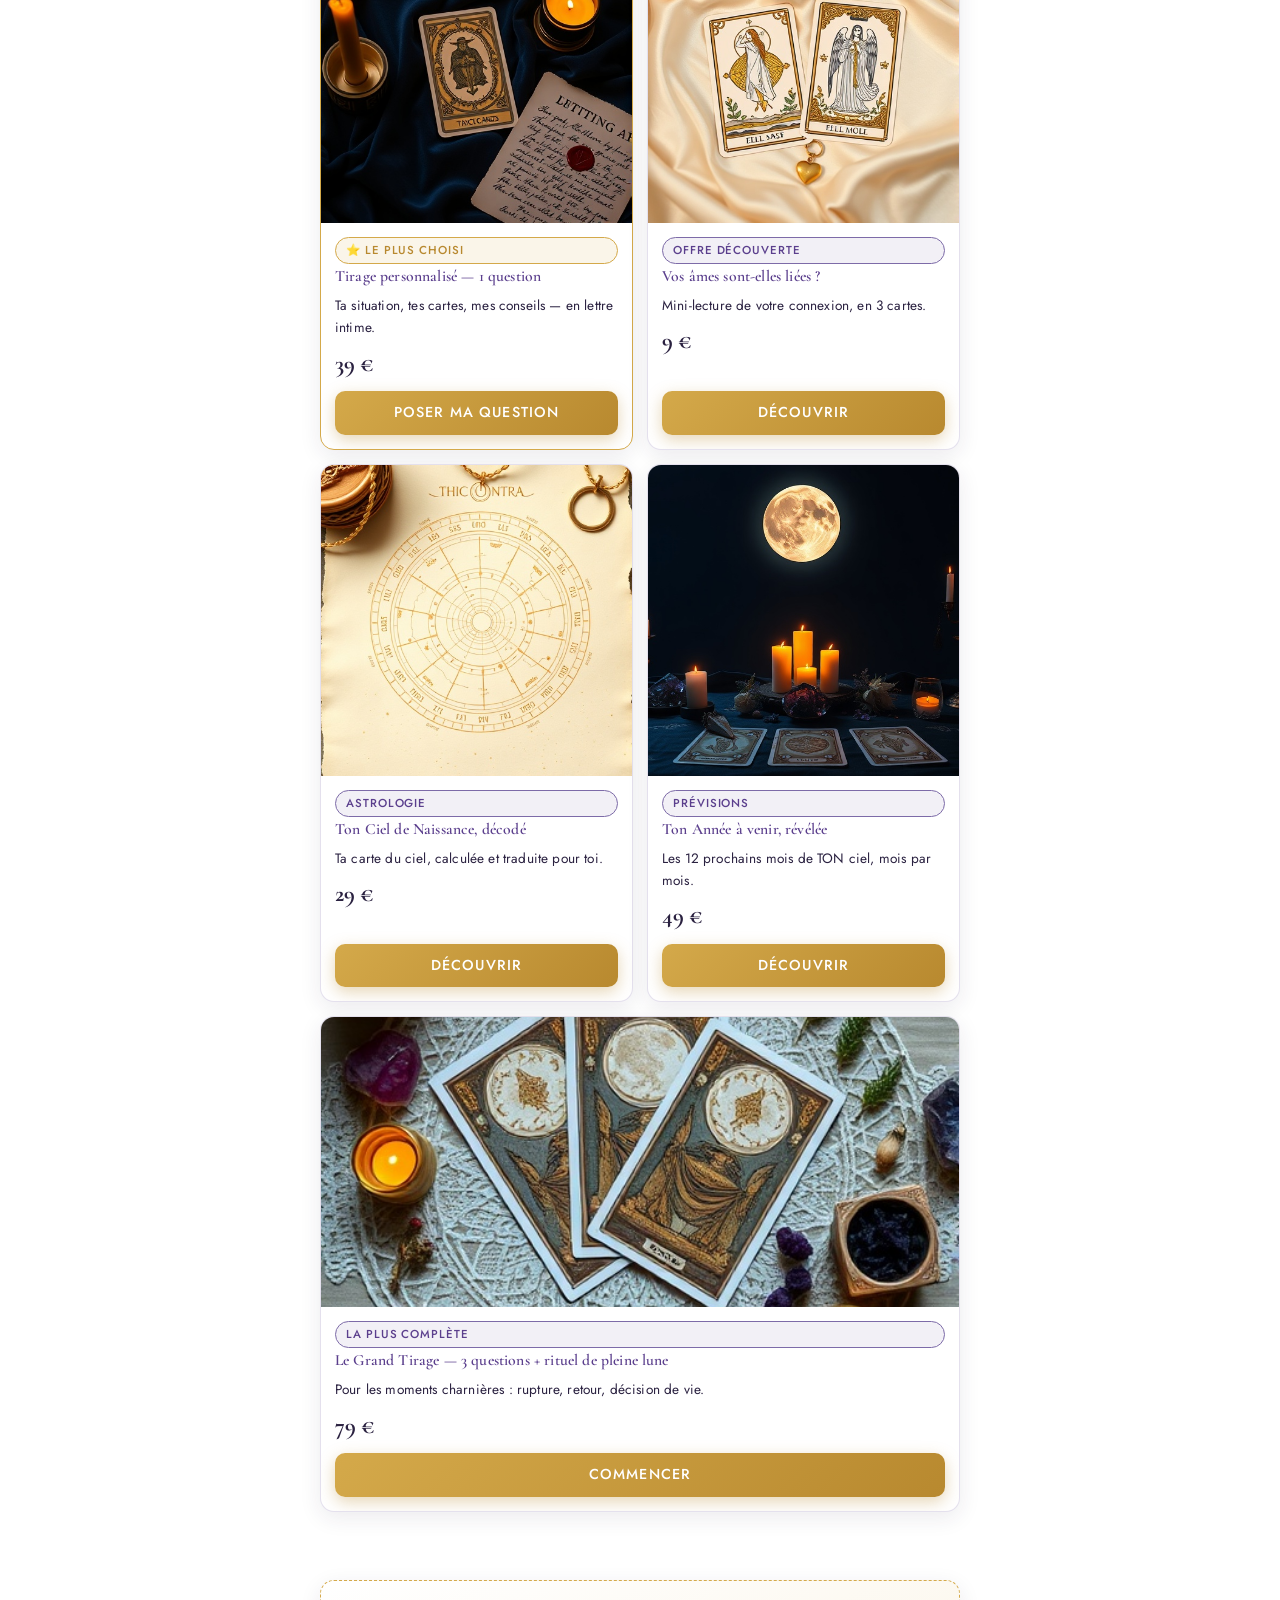
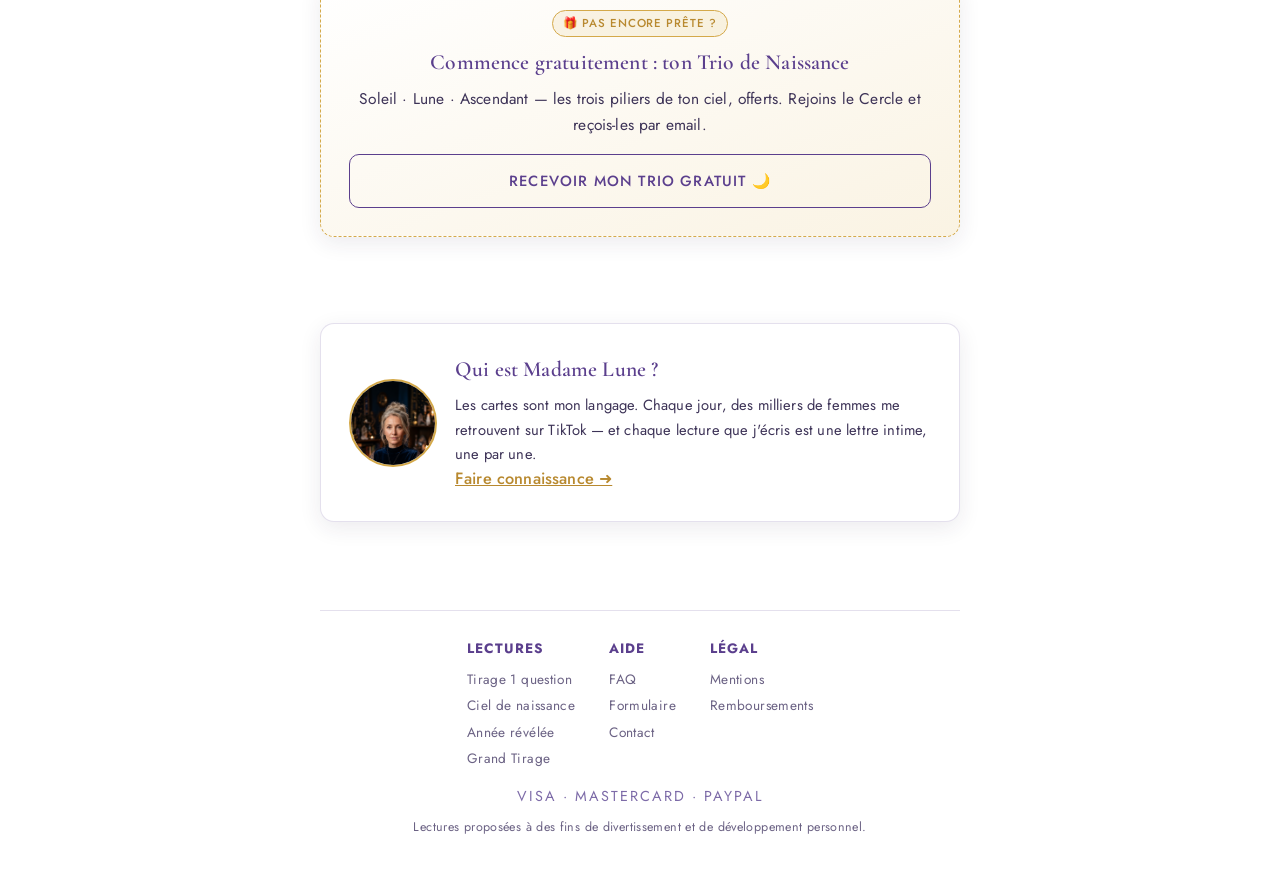
==== commit 0a3a588b: "Arquitetura de conversao AIDA: dores antes da oferta, best-seller com selo, gratis como rede de segu" ====
--- a/index.html
+++ b/index.html
@@ -10,77 +10,33 @@
 <meta property="og:description" content="Tirages de tarot et thème astral personnalisés, écrits pour toi sous 48h.">
 <meta property="og:image" content="https://madame-lune.github.io/hero.jpg">
 <meta property="og:type" content="website">
-<link rel="stylesheet" href="styles.css?v=7"></head><body>
+<link rel="stylesheet" href="styles.css?v=8"></head><body>
 <div class="annonce">🌙 Réponse écrite sous 48h · Chaque lecture préparée une par une · Paiement sécurisé</div>
 <div class="logo"><a href="index.html">MADAME <span>LUNE</span></a></div>
-<nav><a href="index.html" class="on">Accueil</a><a href="tirages.html">Tirages</a><a href="apropos.html">À propos</a><a href="faq.html">FAQ</a></nav>
+<nav><a href="index.html" class="on">Accueil</a><a href="tirages.html" class="cta-nav">✨ Tirages</a><a href="apropos.html">À propos</a><a href="faq.html">FAQ</a></nav>
 <div class="wrap">
 
+<!-- 1. ATENCAO + EMPATIA -->
 <div class="heroimg">
   <img src="hero.jpg" alt="">
   <div class="voile">
     <h1>Quand l'amour te laisse sans réponses,<br>tu n'es plus obligée d'attendre seule.</h1>
-    <p>Je ne te dis pas ce que tu veux entendre — je te dis ce que les cartes montrent. Son silence, son retour, cette décision qui t'empêche de dormir : les cartes ont une réponse.</p>
+    <p>Je ne te dis pas ce que tu veux entendre — je te dis ce que les cartes montrent.</p>
     <div class="chips"><span>💌 Sous 48h</span><span>✍️ Une par une</span><span>🔒 Paiement sécurisé</span></div>
     <a class="btn" href="tirages.html#question">❤️ Comprendre ma situation</a>
-    <a class="btn ghost" style="background:rgba(250,246,237,.12);color:#fff;border-color:#fff" href="tirages.html">✨ Découvrir tous les tirages</a>
   </div>
 </div>
 
+<!-- 2. PROVA -->
 <div class="preuve">
   <div><b>🌙 100 000+</b>femmes me suivent</div>
   <div><b>💌 48h</b>réponse écrite</div>
   <div><b>🔒 PayPal</b>paiement sécurisé</div>
 </div>
 
-<p class="note" style="padding:12px 0 0">🕯️ Nombre de lectures limité par jour — chaque lecture est préparée une par une, à la main.</p>
 <div class="sep">✦ <b>✦</b> ✦</div>
 
-<section>
-  <h2>✨ Mes tirages & lectures</h2>
-  <div class="grille">
-    <div class="prod" style="border:1.5px solid var(--or2)"><img src="p_ciel.jpg" alt="">
-      <div class="inner"><span class="badge or">Offert 🎁</span>
-      <h3>Ton Trio de Naissance : Soleil · Lune · Ascendant</h3>
-      <div class="prix">Gratuit</div>
-      <a class="btn ghost" href="#NEWSLETTER">Le recevoir ➜</a></div></div>
-    <div class="prod"><img src="p_ames.jpg" alt="">
-      <div class="inner"><span class="etoiles">★★★★★</span>
-      <h3>Vos âmes sont-elles liées ?</h3>
-      <div class="prix">9 €</div>
-      <a class="btn" href="tirages.html#ames">Découvrir</a></div></div>
-    <div class="prod"><img src="p_ciel.jpg" alt="">
-      <div class="inner"><span class="etoiles">★★★★★</span>
-      <h3>Ton Ciel de Naissance, décodé</h3>
-      <div class="prix">29 €</div>
-      <a class="btn" href="tirages.html#ciel">Découvrir</a></div></div>
-    <div class="prod"><img src="p_question.jpg" alt="">
-      <div class="inner"><span class="etoiles">★★★★★</span>
-      <h3>Tirage personnalisé — 1 question</h3>
-      <div class="prix">39 €</div>
-      <a class="btn" href="tirages.html#question">Découvrir</a></div></div>
-    <div class="prod"><img src="hero.jpg" alt="">
-      <div class="inner"><span class="etoiles">★★★★★</span>
-      <h3>Ton Année à venir, révélée</h3>
-      <div class="prix">49 €</div>
-      <a class="btn" href="tirages.html#annee">Découvrir</a></div></div>
-    <div class="prod"><img src="p_grand.jpg" alt="">
-      <div class="inner"><span class="etoiles">★★★★★</span>
-      <h3>Le Grand Tirage + rituel de pleine lune</h3>
-      <div class="prix">79 €</div>
-      <a class="btn" href="tirages.html#grand">Découvrir</a></div></div>
-  </div>
-</section>
-
-<section>
-  <h2>🌙 Par où commencer ?</h2>
-  <div class="cats">
-    <a class="cat" href="tirages.html#question"><img src="p_question.jpg" alt=""><span>💔 Amour & retours</span></a>
-    <a class="cat" href="tirages.html#ciel"><img src="p_ciel.jpg" alt=""><span>🌌 Mon chemin de vie</span></a>
-    <a class="cat" href="tirages.html#grand"><img src="p_grand.jpg" alt=""><span>🕯️ Le grand rituel</span></a>
-  </div>
-</section>
-
+<!-- 3. IDENTIFICACAO -->
 <section>
   <h2>🌹 C'est pour toi si…</h2>
   <div class="card">
@@ -91,32 +47,89 @@
       <li style="padding:7px 0">🌙 Tu traverses une transition et tu as besoin d'y voir clair</li>
       <li style="padding:7px 0">✨ Tu veux une réponse honnête, pas une illusion</li>
     </ul>
-    <a class="btn" href="tirages.html">Trouver ma lecture ➜</a>
   </div>
 </section>
+
+<!-- 4. CONFIANCA (processo) -->
 <section>
   <h2>💫 Comment ça se passe</h2>
   <div class="etapes">
-    <div class="etape"><div class="num">1</div><p>Tu choisis ton tirage et tu règles en toute sécurité (PayPal ou carte).</p></div>
+    <div class="etape"><div class="num">1</div><p>Tu choisis ta lecture et tu règles en toute sécurité (PayPal ou carte).</p></div>
     <div class="etape"><div class="num">2</div><p>Tu m'envoies ta question, ton prénom et ta date de naissance.</p></div>
-    <div class="etape"><div class="num">3</div><p>Sous 48h, ta lecture écrite et personnelle arrive par email. 💌</p></div>
+    <div class="etape"><div class="num">3</div><p>Sous 48h, ta lecture écrite et personnelle arrive par email — garde-la, relis-la. 💌</p></div>
   </div>
-  <p class="note">Chaque lecture est préparée pour toi, une par une. Prends ce qui résonne, laisse le reste.</p>
+  <p class="note">🕯️ Nombre de lectures limité par jour — qualité avant tout.</p>
 </section>
 
+<!-- 5. OFERTA -->
 <section>
-  <h2>💌 Rejoins le Cercle</h2>
-  <div class="card" style="text-align:center">
-    <p>Chaque semaine : l'énergie de la lune, une carte, un conseil. Gratuit, sans spam.</p>
-    <a class="btn ghost" href="#NEWSLETTER">Entrer dans le cercle 🌙</a></div>
+  <h2>✨ Mes lectures</h2>
+  <div class="grille">
+    <div class="prod" style="border:1.5px solid var(--or2)"><img src="p_question.jpg" alt="">
+      <div class="inner"><span class="badge or">⭐ Le plus choisi</span>
+      <h3>Tirage personnalisé — 1 question</h3>
+      <p style="font-size:.85rem">Ta situation, tes cartes, mes conseils — en lettre intime.</p>
+      <div class="prix">39 €</div>
+      <a class="btn" href="tirages.html#question">Poser ma question</a></div></div>
+    <div class="prod"><img src="p_ames.jpg" alt="">
+      <div class="inner"><span class="badge">Offre découverte</span>
+      <h3>Vos âmes sont-elles liées ?</h3>
+      <p style="font-size:.85rem">Mini-lecture de votre connexion, en 3 cartes.</p>
+      <div class="prix">9 €</div>
+      <a class="btn" href="tirages.html#ames">Découvrir</a></div></div>
+    <div class="prod"><img src="p_ciel.jpg" alt="">
+      <div class="inner"><span class="badge">Astrologie</span>
+      <h3>Ton Ciel de Naissance, décodé</h3>
+      <p style="font-size:.85rem">Ta carte du ciel, calculée et traduite pour toi.</p>
+      <div class="prix">29 €</div>
+      <a class="btn" href="tirages.html#ciel">Découvrir</a></div></div>
+    <div class="prod"><img src="hero.jpg" alt="">
+      <div class="inner"><span class="badge">Prévisions</span>
+      <h3>Ton Année à venir, révélée</h3>
+      <p style="font-size:.85rem">Les 12 prochains mois de TON ciel, mois par mois.</p>
+      <div class="prix">49 €</div>
+      <a class="btn" href="tirages.html#annee">Découvrir</a></div></div>
+    <div class="prod" style="grid-column:1/-1"><img src="p_grand.jpg" alt="" style="aspect-ratio:2.2">
+      <div class="inner"><span class="badge">La plus complète</span>
+      <h3>Le Grand Tirage — 3 questions + rituel de pleine lune</h3>
+      <p style="font-size:.85rem">Pour les moments charnières : rupture, retour, décision de vie.</p>
+      <div class="prix">79 €</div>
+      <a class="btn" href="tirages.html#grand">Commencer</a></div></div>
+  </div>
+</section>
+
+<!-- 6. REDE DE SEGURANCA -->
+<section>
+  <div class="card freeband">
+    <span class="badge or">🎁 Pas encore prête ?</span>
+    <h3 style="margin-top:8px">Commence gratuitement : ton Trio de Naissance</h3>
+    <p>Soleil · Lune · Ascendant — les trois piliers de ton ciel, offerts. Rejoins le Cercle et reçois-les par email.</p>
+    <a class="btn ghost" href="#NEWSLETTER">Recevoir mon trio gratuit 🌙</a>
+  </div>
+</section>
+
+<!-- 7. QUEM E -->
+<section>
+  <div class="card minipropos">
+    <img src="madame.jpeg" alt="Madame Lune">
+    <div>
+      <h3>Qui est Madame Lune ?</h3>
+      <p style="font-size:.92rem">Les cartes sont mon langage. Chaque jour, des milliers de femmes me retrouvent sur TikTok — et chaque lecture que j'écris est une lettre intime, une par une.</p>
+      <a href="apropos.html" style="color:var(--or);font-weight:500">Faire connaissance ➜</a>
+    </div>
+  </div>
 </section>
 
 <footer>
-  <p>Madame Lune · Guidance &amp; bien-être 🌙</p>
+  <div class="footcols">
+    <div><b>Lectures</b><a href="tirages.html#question">Tirage 1 question</a><a href="tirages.html#ciel">Ciel de naissance</a><a href="tirages.html#annee">Année révélée</a><a href="tirages.html#grand">Grand Tirage</a></div>
+    <div><b>Aide</b><a href="faq.html">FAQ</a><a href="formulaire.html">Formulaire</a><a href="mailto:contact@madame-lune.fr">Contact</a></div>
+    <div><b>Légal</b><a href="mentions.html">Mentions</a><a href="mentions.html">Remboursements</a></div>
+  </div>
   <p class="paiements">VISA · MASTERCARD · PAYPAL</p>
-  <p style="margin-top:8px">Lectures proposées à des fins de divertissement et de développement personnel — elles ne remplacent aucun avis médical, juridique ou financier.</p>
-  <p style="margin-top:8px"><a href="mentions.html">Mentions &amp; conditions</a> ✦ <a href="faq.html">FAQ &amp; contact</a> ✦ contact@madame-lune.fr</p>
+  <p style="margin-top:8px">Lectures proposées à des fins de divertissement et de développement personnel.</p>
 </footer>
 
-</div><script src="bg.js"></script>
+</div>
+<script src="bg.js"></script>
 </body></html>
--- a/styles.css
+++ b/styles.css
@@ -127,3 +127,14 @@
 summary{font-family:'Jost',sans-serif;font-weight:500;letter-spacing:.02em}
 blockquote{font-family:'Cormorant Garamond',serif;font-size:1.15rem}
 .preuve b{font-family:'Cormorant Garamond',serif;font-size:1.35rem}
+/* v8: arquitetura de conversao */
+nav a.cta-nav{background:linear-gradient(135deg,var(--or2),var(--or));color:#fff!important;font-weight:500}
+nav a.cta-nav:hover{filter:brightness(1.08)}
+.minipropos{display:flex;gap:18px;align-items:center}
+.minipropos img{width:88px;height:88px;border-radius:50%;object-fit:cover;object-position:top;border:2px solid var(--or2);flex:0 0 88px}
+.freeband{text-align:center;border:1.5px dashed var(--or2);background:linear-gradient(160deg,#fff,#faf3e3)}
+.footcols{display:flex;gap:34px;justify-content:center;flex-wrap:wrap;text-align:left;margin-bottom:14px}
+.footcols b{display:block;color:var(--amethyste);margin-bottom:6px;font-size:.85rem;text-transform:uppercase;letter-spacing:.08em}
+.footcols a{display:block;color:#6b6284;text-decoration:none;padding:2px 0;font-size:.85rem}
+.footcols a:hover{color:var(--or)}
+@media(max-width:520px){.minipropos{flex-direction:column;text-align:center}}
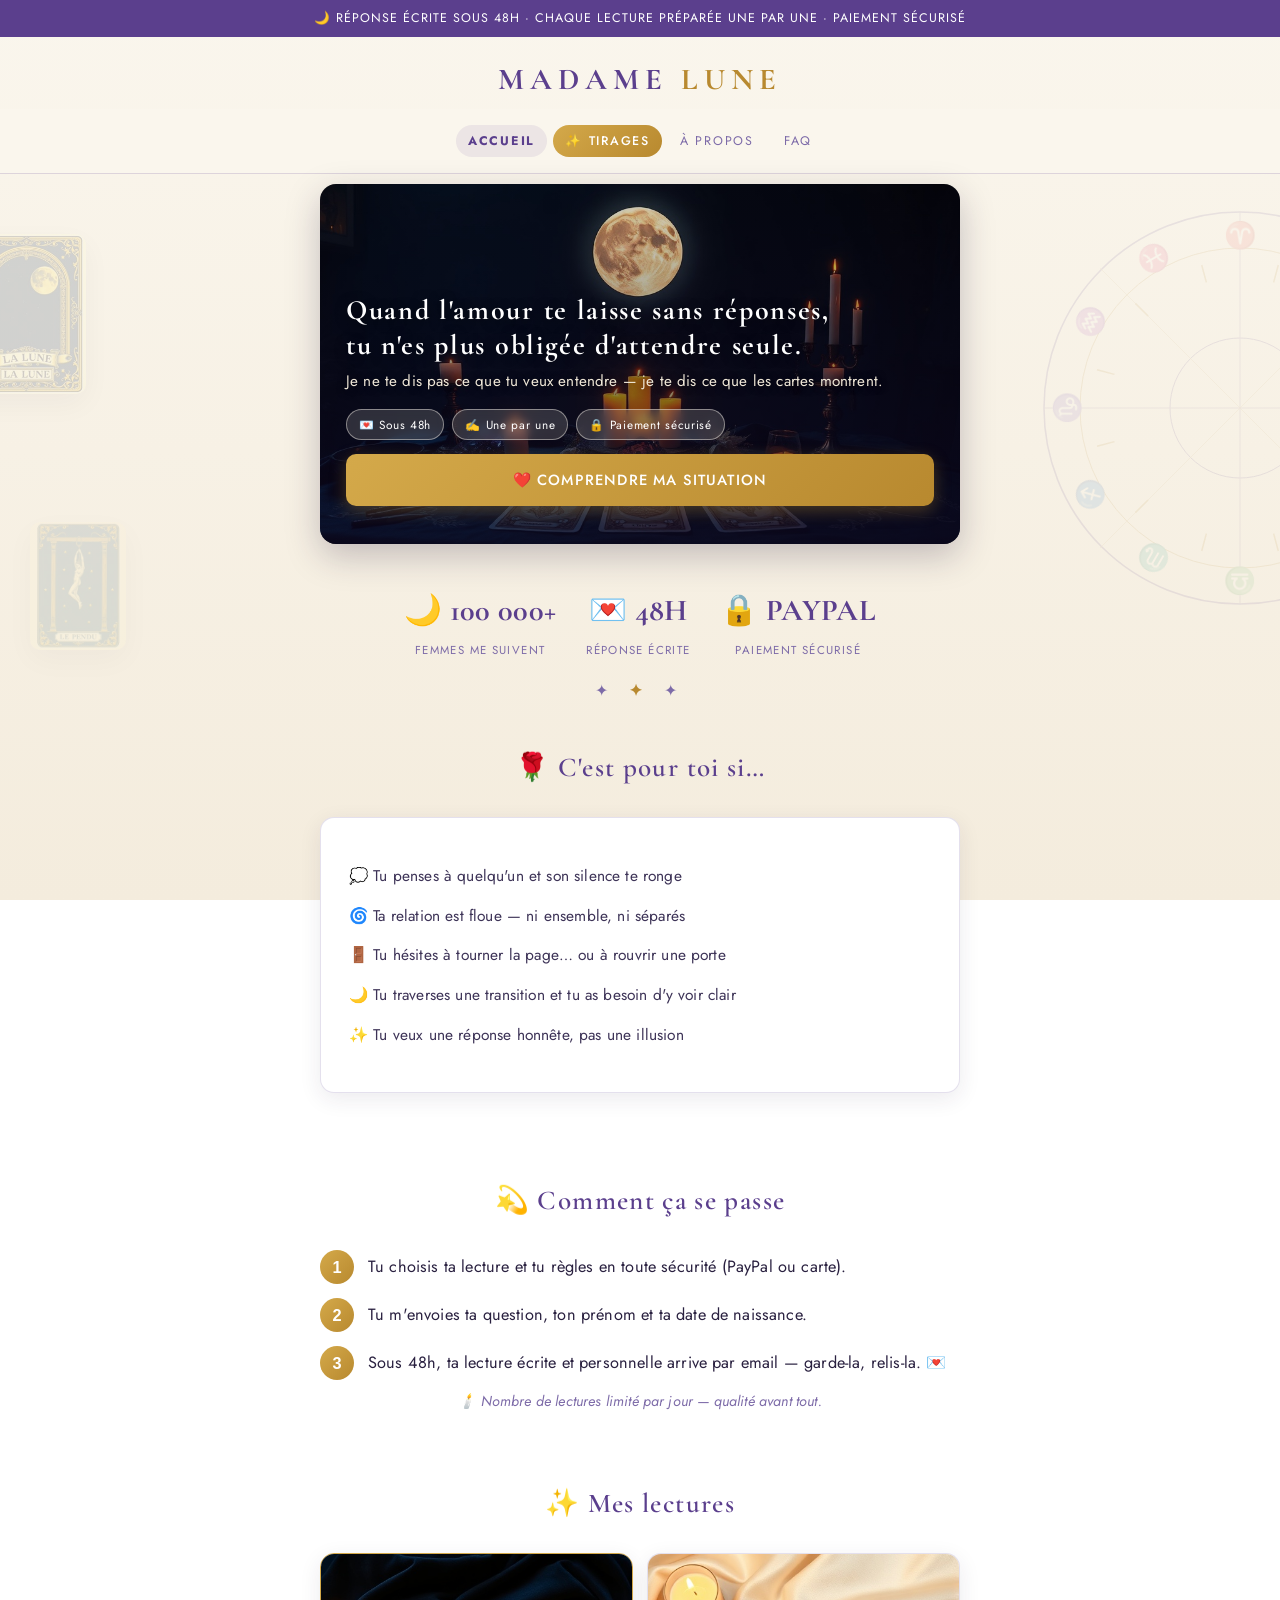
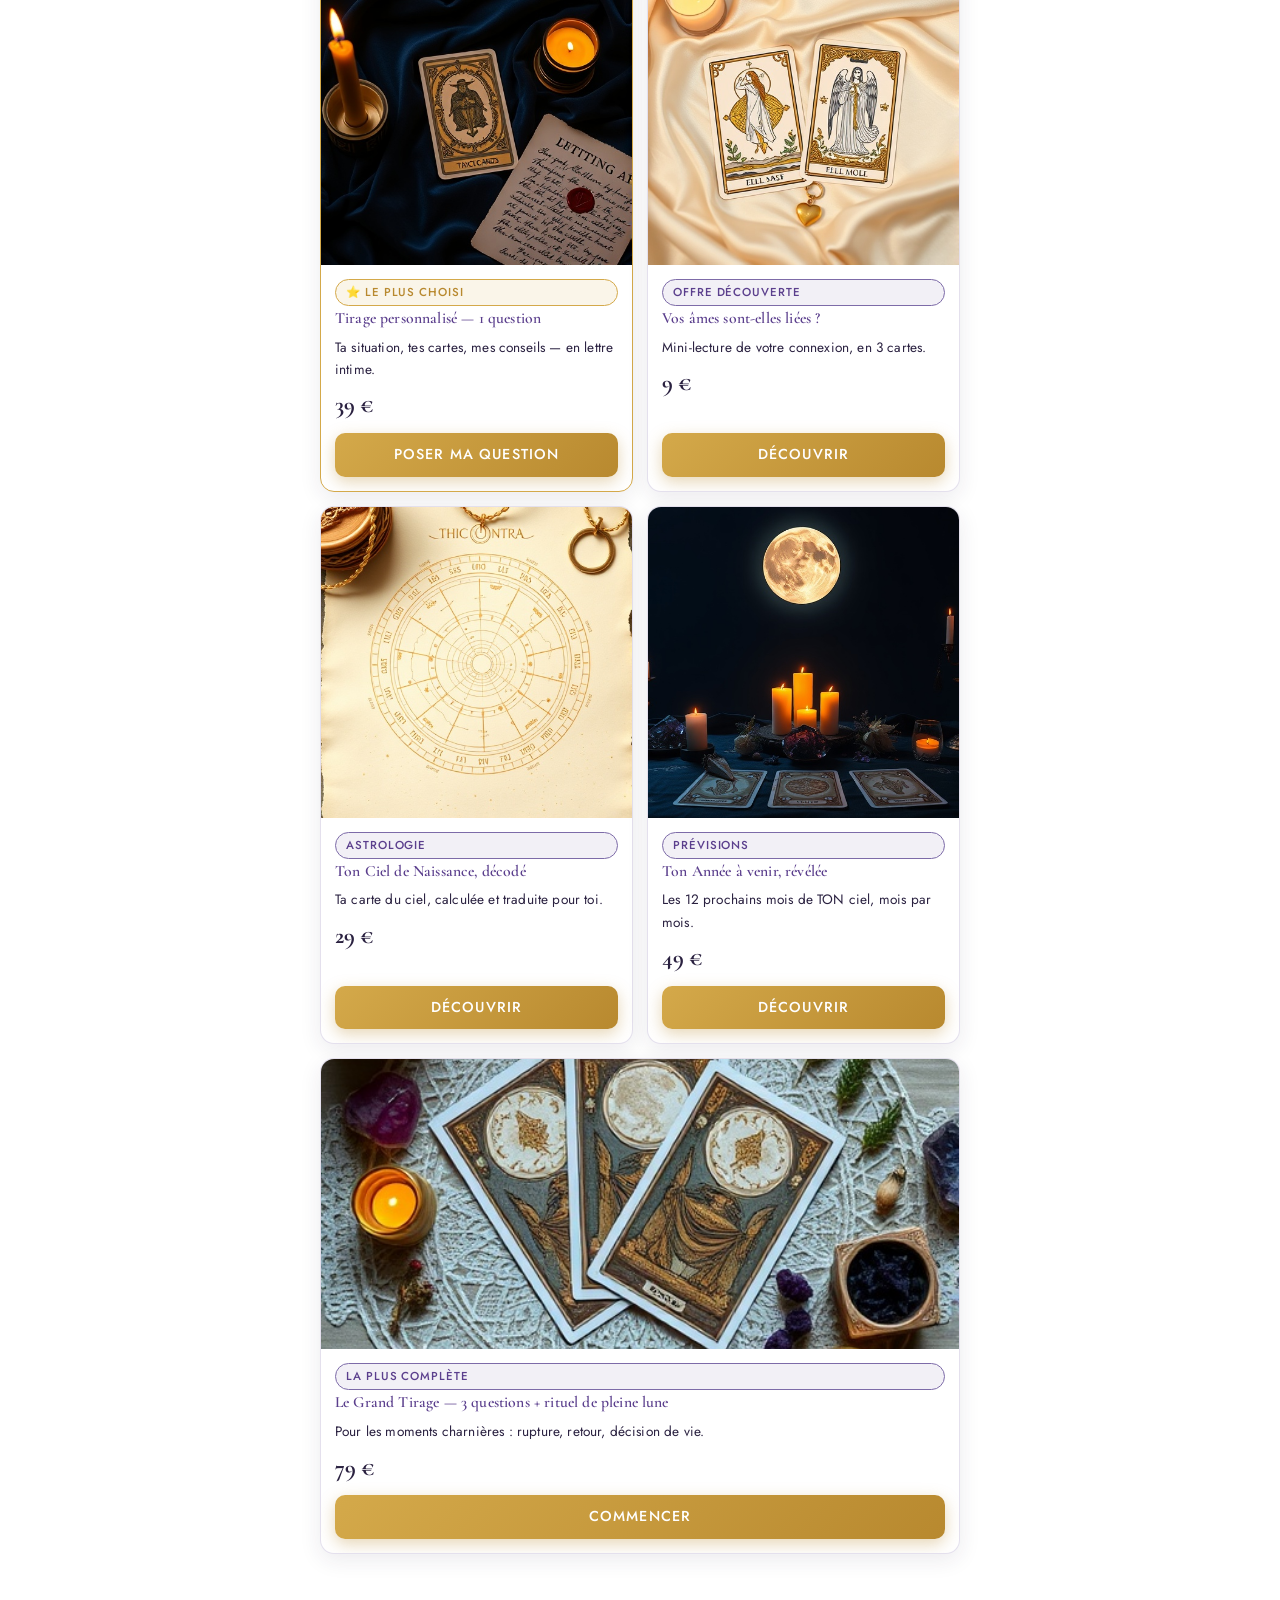
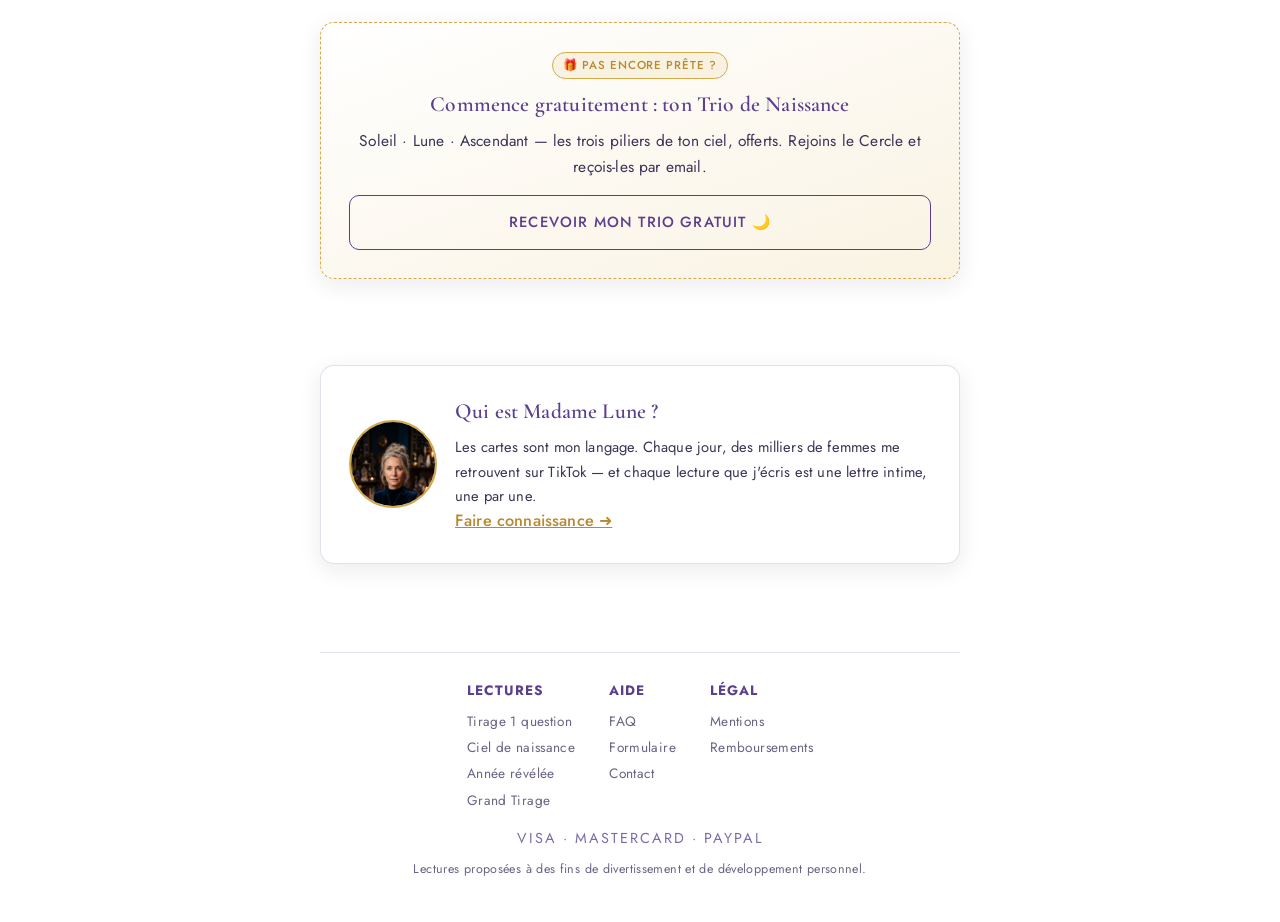
==== commit a3173724: "Faixa de prova: numeros maiores, labels uppercase menores, respiro do hero Co-Authored-By: Claude Fa" ====
--- a/index.html
+++ b/index.html
@@ -10,7 +10,7 @@
 <meta property="og:description" content="Tirages de tarot et thème astral personnalisés, écrits pour toi sous 48h.">
 <meta property="og:image" content="https://madame-lune.github.io/hero.jpg">
 <meta property="og:type" content="website">
-<link rel="stylesheet" href="styles.css?v=8"></head><body>
+<link rel="stylesheet" href="styles.css?v=9"></head><body>
 <div class="annonce">🌙 Réponse écrite sous 48h · Chaque lecture préparée une par une · Paiement sécurisé</div>
 <div class="logo"><a href="index.html">MADAME <span>LUNE</span></a></div>
 <nav><a href="index.html" class="on">Accueil</a><a href="tirages.html" class="cta-nav">✨ Tirages</a><a href="apropos.html">À propos</a><a href="faq.html">FAQ</a></nav>
--- a/styles.css
+++ b/styles.css
@@ -138,3 +138,7 @@
 .footcols a{display:block;color:#6b6284;text-decoration:none;padding:2px 0;font-size:.85rem}
 .footcols a:hover{color:var(--or)}
 @media(max-width:520px){.minipropos{flex-direction:column;text-align:center}}
+/* v9: faixa de prova refinada */
+.preuve{gap:30px;padding:34px 0 10px;margin-top:8px}
+.preuve div{font-size:.72rem;letter-spacing:.12em;text-transform:uppercase;font-family:'Jost',sans-serif}
+.preuve b{font-size:1.9rem;font-weight:700;color:var(--amethyste);letter-spacing:.01em;margin-bottom:4px}
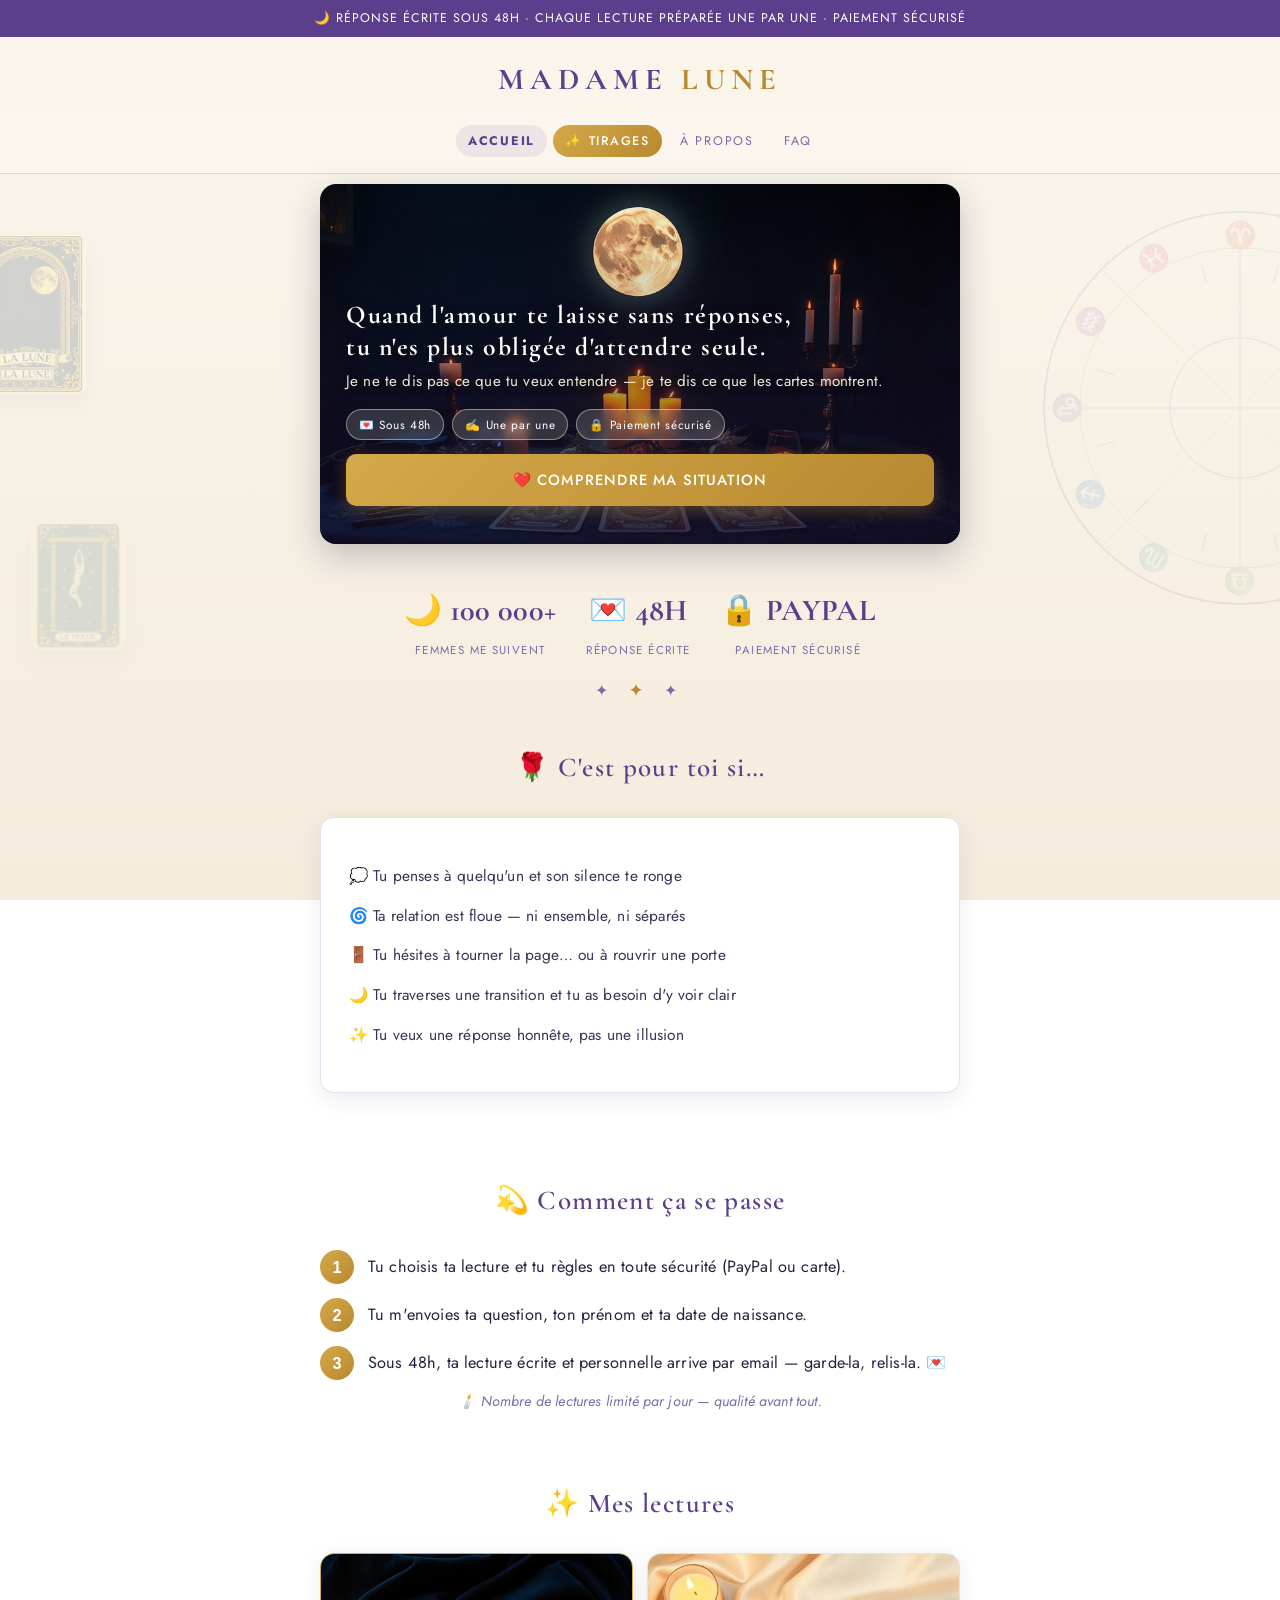
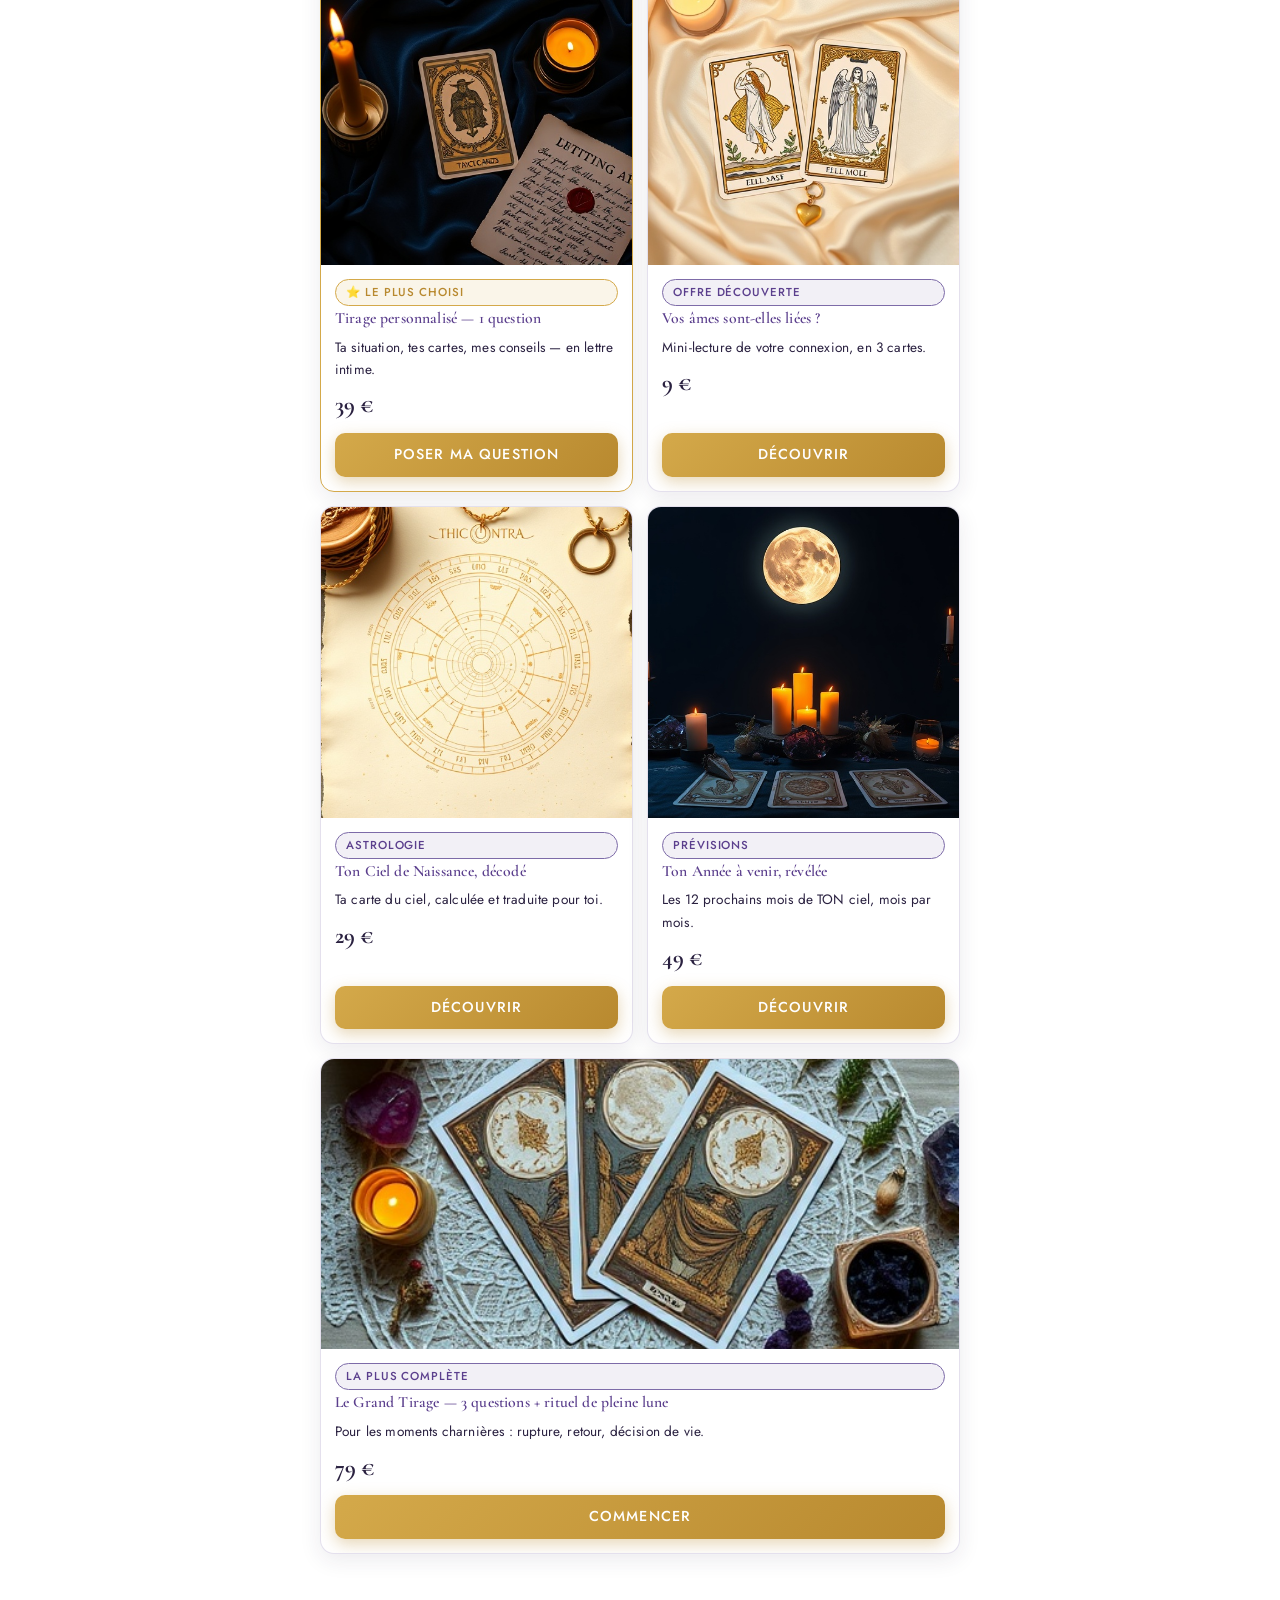
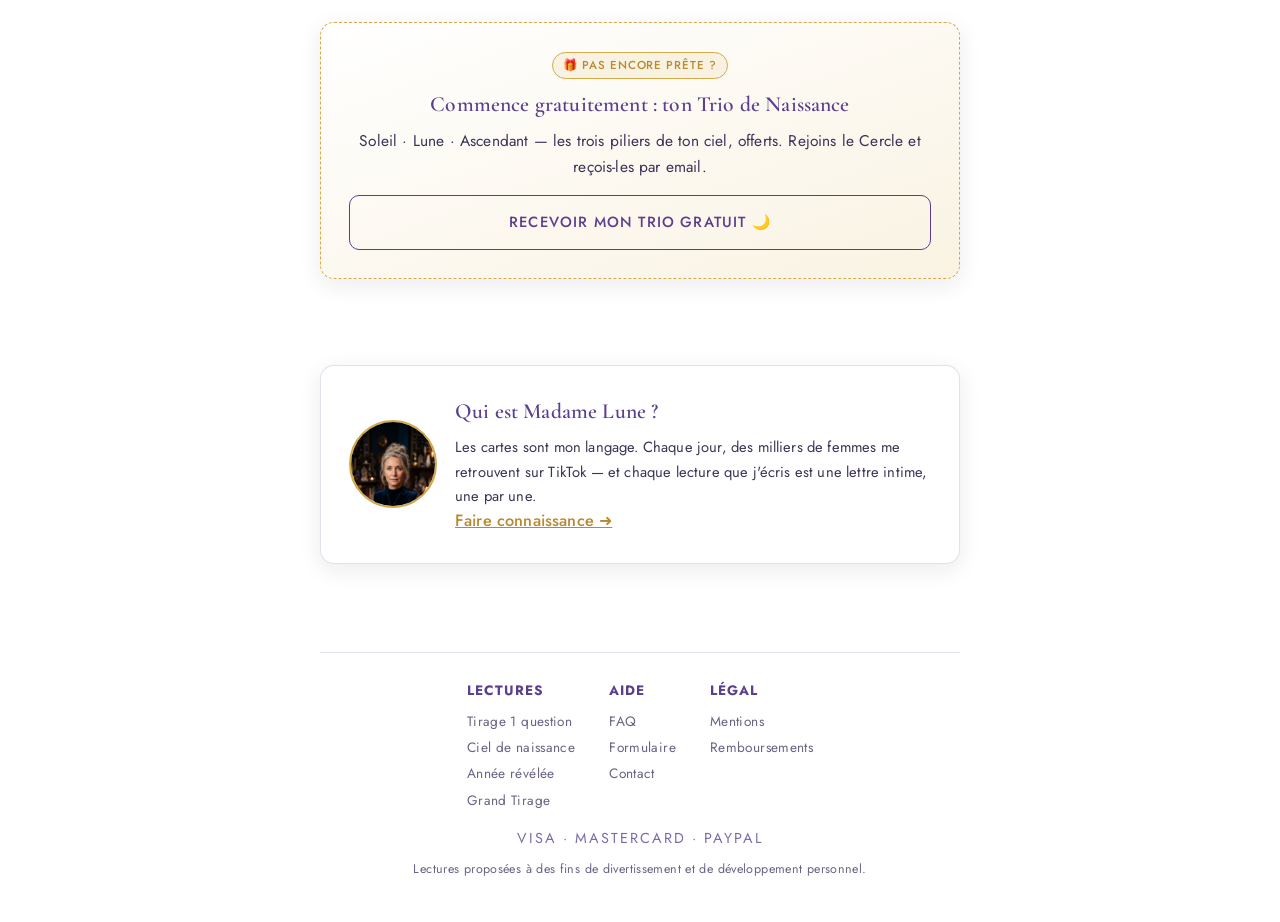
==== commit 92ff9edc: "hero mobile: imagem de fundo (texto nao corta) + veu mais leve; cache v10" ====
--- a/index.html
+++ b/index.html
@@ -10,7 +10,7 @@
 <meta property="og:description" content="Tirages de tarot et thème astral personnalisés, écrits pour toi sous 48h.">
 <meta property="og:image" content="https://madame-lune.github.io/hero.jpg">
 <meta property="og:type" content="website">
-<link rel="stylesheet" href="styles.css?v=9"></head><body>
+<link rel="stylesheet" href="styles.css?v=10"></head><body>
 <div class="annonce">🌙 Réponse écrite sous 48h · Chaque lecture préparée une par une · Paiement sécurisé</div>
 <div class="logo"><a href="index.html">MADAME <span>LUNE</span></a></div>
 <nav><a href="index.html" class="on">Accueil</a><a href="tirages.html" class="cta-nav">✨ Tirages</a><a href="apropos.html">À propos</a><a href="faq.html">FAQ</a></nav>
--- a/styles.css
+++ b/styles.css
@@ -142,3 +142,14 @@
 .preuve{gap:30px;padding:34px 0 10px;margin-top:8px}
 .preuve div{font-size:.72rem;letter-spacing:.12em;text-transform:uppercase;font-family:'Jost',sans-serif}
 .preuve b{font-size:1.9rem;font-weight:700;color:var(--amethyste);letter-spacing:.01em;margin-bottom:4px}
+/* v10: hero mobile — imagem vira fundo (texto nunca corta) + veu mais leve */
+.heroimg img{position:absolute;inset:0;width:100%;height:100%;min-height:0;object-fit:cover;object-position:center;z-index:0}
+.heroimg .voile{position:relative;z-index:1;min-height:360px;justify-content:flex-end;
+  background:linear-gradient(180deg,rgba(46,32,74,0) 0%,rgba(40,28,66,.24) 44%,rgba(24,16,46,.66) 100%)}
+.heroimg h1{font-size:1.6rem}
+@media(max-width:520px){
+  .heroimg .voile{min-height:340px;padding:24px 20px}
+  .heroimg h1{font-size:1.48rem;line-height:1.28}
+  .heroimg p{font-size:.9rem}
+  .chips span{font-size:.7rem;padding:4px 10px}
+}
